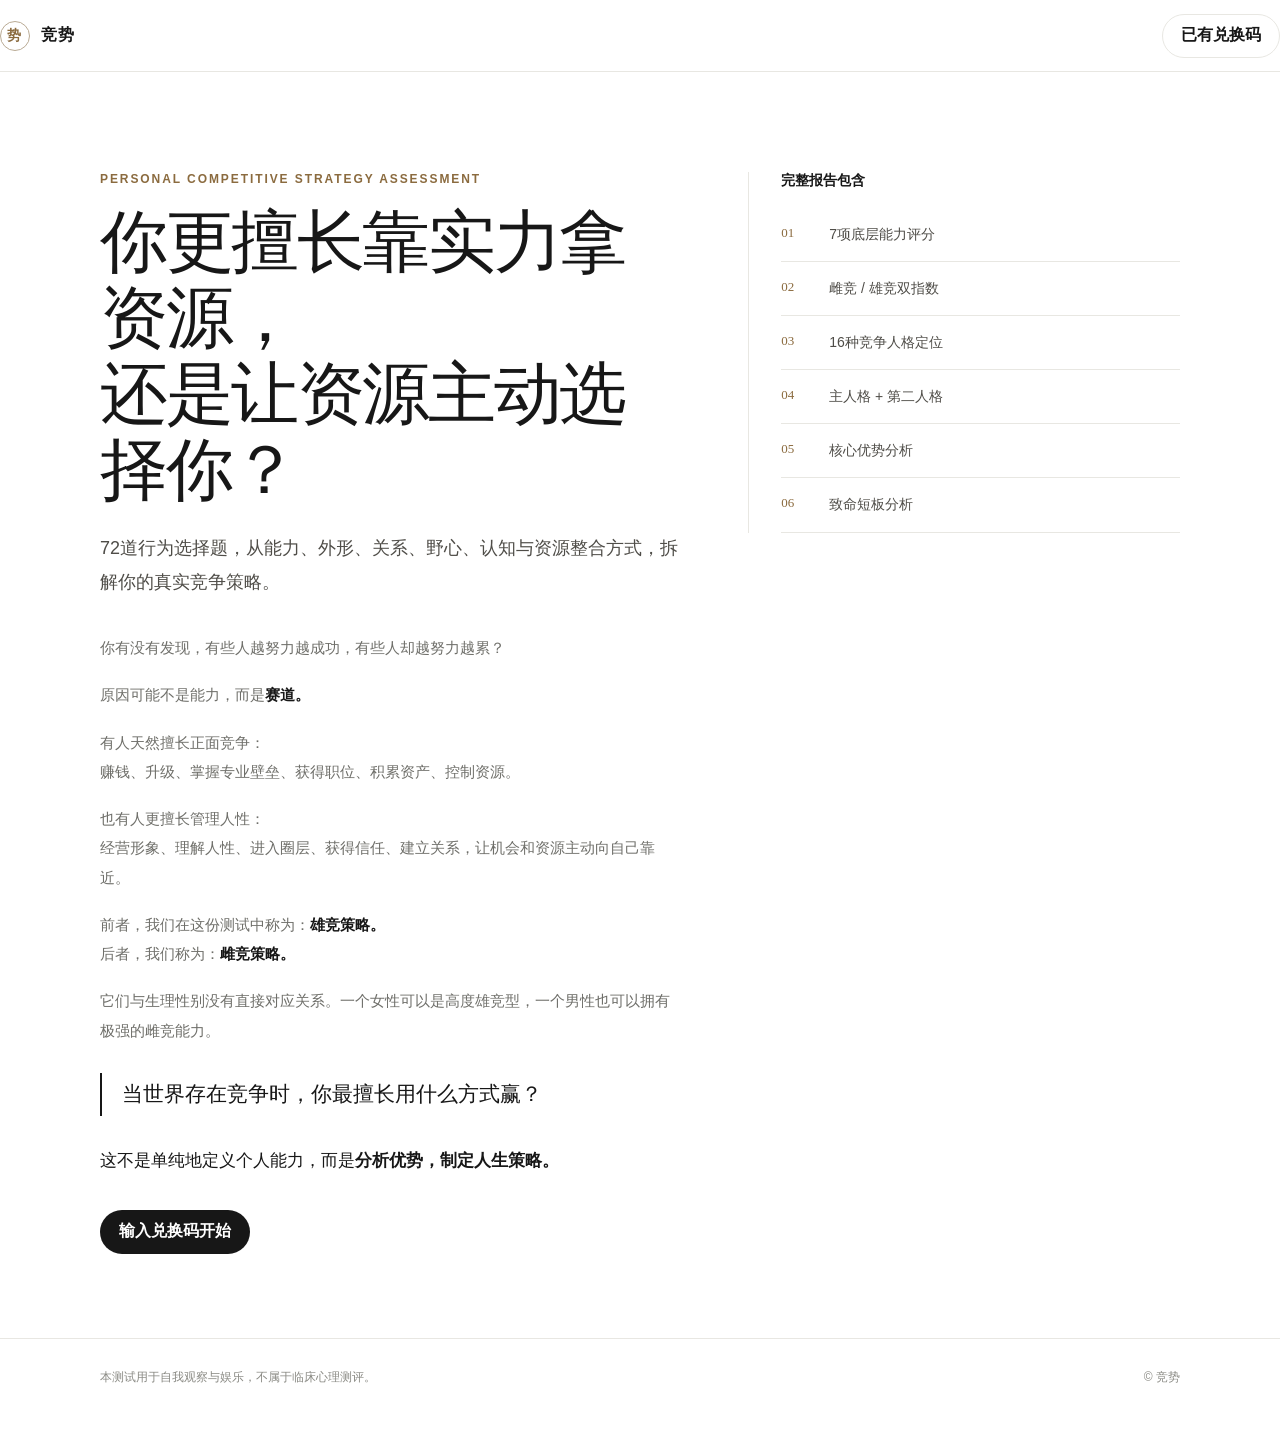
==== index.html @ 710f2061 "Add files via upload" ====
<!doctype html>
<html lang="zh-CN">
<head>
  <meta charset="utf-8">
  <meta name="viewport" content="width=device-width,initial-scale=1">
  <title>竞势｜个人竞争策略测试</title>
  <link rel="stylesheet" href="styles.css">
</head>
<body>
  <header class="site-header">
    <div class="container header-inner">
      <a class="brand" href="index.html"><span class="brand-mark">势</span>竞势</a>
      <div class="header-actions">
        <a class="btn btn-secondary" href="redeem.html">已有兑换码</a>
      </div>
    </div>
  </header>

  <main>
    <section class="hero">
      <div class="container hero-grid">
        <div>
          <div class="eyebrow">Personal competitive strategy assessment</div>
          <h1>你更擅长靠实力拿资源，<br>还是让资源主动选择你？</h1>
          <p class="hero-lead">72道行为选择题，从能力、外形、关系、野心、认知与资源整合方式，拆解你的真实竞争策略。</p>

          <div class="hero-story">
            <p>你有没有发现，有些人越努力越成功，有些人却越努力越累？</p>
            <p>原因可能不是能力，而是<strong>赛道。</strong></p>

            <p>有人天然擅长正面竞争：<br>赚钱、升级、掌握专业壁垒、获得职位、积累资产、控制资源。</p>

            <p>也有人更擅长管理人性：<br>经营形象、理解人性、进入圈层、获得信任、建立关系，让机会和资源主动向自己靠近。</p>

            <p>前者，我们在这份测试中称为：<strong>雄竞策略。</strong><br>后者，我们称为：<strong>雌竞策略。</strong></p>

            <p>它们与生理性别没有直接对应关系。一个女性可以是高度雄竞型，一个男性也可以拥有极强的雌竞能力。</p>

            <blockquote>当世界存在竞争时，你最擅长用什么方式赢？</blockquote>

            <p class="hero-conclusion">这不是单纯地定义个人能力，而是<strong>分析优势，制定人生策略。</strong></p>
          </div>

          <div class="hero-actions">
            <a class="btn btn-primary" href="redeem.html">输入兑换码开始</a>
          </div>
        </div>
        <aside class="hero-aside">
          <h3>完整报告包含</h3>
          <ol class="report-list">
            <li><span>7项底层能力评分</span></li>
            <li><span>雌竞 / 雄竞双指数</span></li>
            <li><span>16种竞争人格定位</span></li>
            <li><span>主人格 + 第二人格</span></li>
            <li><span>核心优势分析</span></li>
            <li><span>致命短板分析</span></li>
          </ol>
        </aside>
      </div>
    </section>


  </main>

  <footer class="footer"><div class="container footer-inner"><span>本测试用于自我观察与娱乐，不属于临床心理测评。</span><span>© 竞势</span></div></footer>
</body>
</html>
---- styles.css ----
:root {
  --bg: #ffffff;
  --surface: #ffffff;
  --surface-soft: #f7f7f5;
  --text: #171717;
  --muted: #6f6f6a;
  --line: #e8e7e2;
  --accent: #8b6b3f;
  --accent-soft: #f4efe6;
  --success: #375a43;
  --danger: #8f4b43;
  --radius: 18px;
  --shadow: 0 14px 40px rgba(0,0,0,.06);
  --ease: cubic-bezier(.2,.8,.2,1);
}
* { box-sizing: border-box; }
html { scroll-behavior: smooth; }
body {
  margin: 0;
  background: var(--bg);
  color: var(--text);
  font-family: Inter, ui-sans-serif, -apple-system, BlinkMacSystemFont, "Segoe UI", "PingFang SC", "Microsoft YaHei", sans-serif;
  -webkit-font-smoothing: antialiased;
}
a { color: inherit; text-decoration: none; }
button, input { font: inherit; }
button { cursor: pointer; }
.container { width: min(1080px, calc(100% - 40px)); margin: 0 auto; }
.narrow { width: min(760px, calc(100% - 32px)); margin: 0 auto; }
.site-header {
  min-height: 72px;
  border-bottom: 1px solid var(--line);
  display: flex;
  align-items: center;
  background: rgba(255,255,255,.96);
  position: sticky;
  top: 0;
  z-index: 20;
  backdrop-filter: blur(10px);
}
.header-inner { display: flex; align-items: center; justify-content: space-between; gap: 20px; width: 100%; }
.brand { display: flex; align-items: center; gap: 11px; font-weight: 720; letter-spacing: .08em; }
.brand-mark {
  width: 30px; height: 30px; border: 1px solid #b9aa94; border-radius: 50%; display: grid; place-items: center;
  font-family: "Songti SC", "STSong", serif; color: var(--accent); font-size: 14px;
}
.header-actions { display: flex; gap: 10px; align-items: center; }
.btn {
  min-height: 44px; border-radius: 999px; padding: 0 18px; border: 1px solid transparent; font-weight: 650;
  display: inline-flex; align-items: center; justify-content: center; gap: 8px; transition: .2s var(--ease);
}
.btn:hover { transform: translateY(-1px); }
.btn:active { transform: translateY(0) scale(.985); }
.btn-primary { background: #171717; color: #fff; }
.btn-primary:hover { background: #2a2a2a; }
.btn-secondary { background: #fff; border-color: var(--line); color: var(--text); }
.btn-accent { background: var(--accent); color: #fff; }
.btn-full { width: 100%; }
.text-link { color: var(--muted); font-size: 14px; }
.text-link:hover { color: var(--text); }
.hero { padding: 100px 0 84px; }
.hero-grid { display: grid; grid-template-columns: 1.15fr .85fr; gap: 64px; align-items: end; }
.eyebrow { font-size: 12px; letter-spacing: .16em; text-transform: uppercase; color: var(--accent); font-weight: 700; }
.hero h1, .page-title, .result-title {
  font-family: "Songti SC", "STSong", Georgia, serif;
  font-weight: 520;
  letter-spacing: -.035em;
}
.hero h1 { margin: 18px 0 22px; font-size: clamp(42px, 5.4vw, 68px); line-height: 1.12; max-width: 820px; }
.hero-lead { max-width: 760px; color: #4f4d48; font-size: 18px; line-height: 1.9; margin: 0 0 34px; }
.hero-story { max-width: 760px; color: var(--muted); font-size: 15px; line-height: 1.95; }
.hero-story p { margin: 0 0 18px; }
.hero-story strong { color: var(--text); font-weight: 700; }
.hero-story blockquote { margin: 28px 0; padding: 4px 0 4px 20px; border-left: 2px solid var(--text); color: var(--text); font-family: "Songti SC","STSong",serif; font-size: 21px; line-height: 1.7; font-weight: 520; }
.hero-story .hero-conclusion { margin: 28px 0 0; color: var(--text); font-size: 17px; }
.hero-actions { display: flex; gap: 12px; flex-wrap: wrap; margin-top: 32px; }
.hero-aside { border-left: 1px solid var(--line); padding-left: 32px; position: sticky; top: 108px; align-self: start; }
.hero-aside h3 { margin: 0 0 18px; font-size: 14px; }
.report-list { list-style: none; counter-reset: report; margin: 0; padding: 0; display: grid; }
.report-list li { counter-increment: report; display: grid; grid-template-columns: 34px 1fr; gap: 14px; align-items: start; padding: 15px 0; border-bottom: 1px solid var(--line); }
.report-list li::before { content: counter(report, decimal-leading-zero); color: var(--accent); font: 500 13px/1.6 Georgia, serif; }
.report-list span { color: #4f4d48; font-size: 14px; line-height: 1.65; }
.section { padding: 84px 0; border-top: 1px solid var(--line); }
.section-head { max-width: 720px; margin-bottom: 40px; }
.section h2 { font-family: "Songti SC","STSong",serif; font-size: clamp(32px, 4vw, 50px); font-weight: 520; margin: 10px 0 16px; letter-spacing: -.025em; }
.section p { color: var(--muted); line-height: 1.85; }
.feature-grid { display: grid; grid-template-columns: repeat(3,1fr); gap: 14px; }
.feature-card { border: 1px solid var(--line); border-radius: var(--radius); padding: 26px; background: var(--surface); }
.feature-card .num { color: var(--accent); font: 500 26px/1 Georgia, serif; }
.feature-card h3 { font-size: 16px; margin: 20px 0 10px; }
.feature-card p { margin: 0; font-size: 14px; }
.footer { border-top: 1px solid var(--line); padding: 30px 0 46px; color: #8a8a84; font-size: 12px; }
.footer-inner { display: flex; justify-content: space-between; gap: 20px; flex-wrap: wrap; }

/* Redeem */
.center-page { min-height: calc(100vh - 73px); display: grid; place-items: center; padding: 60px 0; }
.panel { border: 1px solid var(--line); border-radius: 22px; padding: 34px; background: #fff; box-shadow: var(--shadow); }
.redeem-panel { width: min(540px, 100%); }
.page-title { font-size: 42px; line-height: 1.15; margin: 12px 0 14px; }
.page-copy { color: var(--muted); line-height: 1.8; margin: 0; }
.field-label { display: block; font-size: 13px; font-weight: 650; margin: 28px 0 9px; }
.code-input { width: 100%; border: 1px solid #d8d7d1; border-radius: 14px; padding: 16px 17px; outline: none; text-transform: uppercase; letter-spacing: .12em; font-weight: 700; background: #fff; }
.code-input:focus { border-color: #a99373; box-shadow: 0 0 0 4px rgba(139,107,63,.08); }
.hint { color: #8a8a84; font-size: 12px; margin-top: 12px; line-height: 1.6; }
.hint code { color: var(--accent); }
.alert { margin-top: 14px; border-radius: 12px; padding: 12px 14px; font-size: 13px; display: none; }
.alert.show { display: block; }
.alert.error { background: #fbf1ef; color: var(--danger); border: 1px solid #efdcd8; }
.alert.success { background: #eff7f1; color: var(--success); border: 1px solid #d9e9dc; }

/* Quiz */
.quiz-header { min-height: 74px; display: flex; align-items: center; border-bottom: 1px solid var(--line); }
.quiz-header-inner { display: grid; grid-template-columns: auto 1fr auto; gap: 18px; align-items: center; width: 100%; }
.progress-track { height: 4px; background: #efeee9; border-radius: 999px; overflow: hidden; }
.progress-bar { height: 100%; width: 0; background: #171717; transition: width .35s var(--ease); }
.progress-count { color: var(--muted); font-size: 12px; min-width: 66px; text-align: right; }
.quiz-main { min-height: calc(100vh - 75px); display: flex; flex-direction: column; justify-content: center; padding: 54px 0 70px; }
.question-meta { color: var(--accent); font-size: 12px; font-weight: 700; letter-spacing: .08em; margin-bottom: 18px; }
.question-title { font-family: "Songti SC","STSong",serif; font-size: clamp(28px, 5vw, 44px); line-height: 1.5; font-weight: 520; margin: 0 0 30px; letter-spacing: -.02em; }
.answers { display: grid; gap: 10px; }
.answer {
  border: 1px solid var(--line); border-radius: 14px; background: #fff; min-height: 58px; padding: 14px 16px; color: var(--text);
  display: flex; align-items: center; gap: 13px; text-align: left; transition: .18s var(--ease);
}
.answer:hover { border-color: #c7c5bc; background: #fbfbfa; }
.answer.selected { border-color: #9d8b70; background: var(--accent-soft); }
.answer-dot { width: 20px; height: 20px; border: 1px solid #c8c7c1; border-radius: 50%; flex: 0 0 auto; display: grid; place-items: center; }
.answer.selected .answer-dot::after { content: ""; width: 8px; height: 8px; border-radius: 50%; background: var(--accent); animation: pop .18s var(--ease); }
@keyframes pop { from { transform: scale(0); opacity: 0; } }
.quiz-nav { display: flex; justify-content: space-between; align-items: center; margin-top: 24px; }
.quiz-nav button { border: 0; background: none; color: var(--muted); padding: 8px 0; }
.quiz-nav button:hover { color: var(--text); }
.q-enter { animation: qEnter .26s var(--ease); }
.q-exit { animation: qExit .14s ease forwards; }
@keyframes qEnter { from { opacity: 0; transform: translateX(12px); } to { opacity: 1; transform: none; } }
@keyframes qExit { to { opacity: 0; transform: translateX(-8px); } }

/* Result */
.result-wrap { padding: 66px 0 90px; }
.result-hero { display: grid; grid-template-columns: 1fr .75fr; gap: 40px; align-items: end; margin-bottom: 18px; }
.result-title { font-size: clamp(50px, 7vw, 78px); margin: 10px 0 16px; line-height: 1.05; }
.result-tagline { color: var(--muted); font-size: 17px; line-height: 1.85; max-width: 660px; }
.badges { display: flex; gap: 8px; flex-wrap: wrap; margin-top: 18px; }
.badge { border: 1px solid var(--line); border-radius: 999px; padding: 7px 11px; color: #66635d; font-size: 12px; }
.score-grid { display: grid; grid-template-columns: 1fr 1fr; gap: 10px; }
.score-card { border: 1px solid var(--line); border-radius: 18px; padding: 22px; }
.score-card span { display: block; color: var(--muted); font-size: 12px; }
.score-card strong { display: block; margin-top: 4px; font: 500 48px/1 Georgia, serif; }
.report-card { border: 1px solid var(--line); border-radius: 18px; padding: 26px; background: #fff; margin-top: 14px; }
.report-card h3 { font-size: 14px; margin: 0 0 14px; }
.report-card p { margin: 0; color: var(--muted); line-height: 1.85; }
.radar-layout { display: grid; grid-template-columns: 320px 1fr; gap: 34px; align-items: center; }
#radar { width: 100%; aspect-ratio: 1; }
.dimension-list { display: grid; gap: 12px; }
.dimension-row { display: grid; grid-template-columns: 86px 1fr 36px; gap: 12px; align-items: center; font-size: 13px; }
.dimension-row span { color: var(--muted); }
.meter { height: 6px; background: #f0efeb; border-radius: 999px; overflow: hidden; }
.meter i { display: block; height: 100%; width: 0; background: #171717; transition: width .8s var(--ease); }
.report-grid { display: grid; grid-template-columns: 1fr 1fr; gap: 14px; }
.report-card.full { grid-column: 1 / -1; }
.index-grid { display: grid; grid-template-columns: repeat(5,1fr); gap: 10px; }
.index-card { border: 1px solid var(--line); border-radius: 14px; padding: 16px; }
.index-card strong { font: 500 28px/1 Georgia, serif; display: block; }
.index-card span { color: var(--muted); font-size: 12px; margin-top: 4px; display: block; }
.share-card { border: 1px solid var(--line); border-radius: 18px; padding: 26px; margin-top: 14px; display: none; }
.share-card.show { display: block; }
.share-preview { width: min(420px,100%); aspect-ratio: 4/5; border: 1px solid var(--line); border-radius: 18px; margin: 18px auto; padding: 28px; display: flex; flex-direction: column; justify-content: space-between; background: #fff; }
.share-preview .share-type { font-family: "Songti SC","STSong",serif; font-size: 44px; }
.reveal { opacity: 0; transform: translateY(14px); transition: .55s var(--ease); }
.reveal.on { opacity: 1; transform: none; }

@media (max-width: 820px) {
  .container { width: min(100% - 28px,1080px); }
  .hero { padding: 68px 0 60px; }
  .hero-grid { grid-template-columns: 1fr; gap: 40px; }
  .hero-aside { border-left: 0; border-top: 1px solid var(--line); padding-left: 0; padding-top: 24px; position: static; }
  .feature-grid { grid-template-columns: 1fr; }
  .result-hero { grid-template-columns: 1fr; }
  .radar-layout { grid-template-columns: 1fr; }
  .report-grid { grid-template-columns: 1fr; }
  .report-card.full { grid-column: auto; }
  .index-grid { grid-template-columns: 1fr 1fr; }
  .site-header { position: static; }
}
@media (max-width: 520px) {
  .header-actions .text-link { display: none; }
  .hero h1 { font-size: 42px; }
  .hero-lead { font-size: 16px; }
  .hero-story { font-size: 14px; }
  .hero-story blockquote { font-size: 19px; }
  .meta { grid-template-columns: 1fr 1fr; }
  .panel { padding: 26px; }
  .score-grid { grid-template-columns: 1fr 1fr; }
  .quiz-header-inner { grid-template-columns: auto 1fr auto; }
}
@media (prefers-reduced-motion: reduce) {
  * { animation: none !important; transition: none !important; scroll-behavior: auto !important; }
}

/* Expanded result report */
.result-wrap { max-width: 1080px; }
.score-card small { display:block; margin-top:10px; color:#85837d; font-size:11px; line-height:1.55; }
.section-kicker { color: var(--accent); font-size: 11px; letter-spacing: .12em; font-weight: 750; margin-bottom: 12px; text-transform: uppercase; }
.report-card h2 { font-family:"Songti SC","STSong",serif; font-size: clamp(24px,3vw,34px); font-weight:520; line-height:1.35; margin:0 0 14px; letter-spacing:-.02em; }
.section-intro, .lead-copy { color:#68665f; line-height:1.9; font-size:15px; }
.personality-profile { padding: 34px; }
.profile-grid { display:grid; grid-template-columns: 1.05fr .95fr; gap:46px; align-items:start; }
.definition-list { margin:0; display:grid; gap:0; border-top:1px solid var(--line); }
.definition-list > div { padding:17px 0; border-bottom:1px solid var(--line); }
.definition-list dt { font-size:12px; color:#8a877f; margin-bottom:7px; }
.definition-list dd { margin:0; color:#33322f; font-size:14px; line-height:1.75; }
.secondary-layout { display:grid; grid-template-columns:.72fr 1.28fr; gap:42px; align-items:start; }
.sub-result-title { font-family:"Songti SC","STSong",serif; font-size:38px; font-weight:520; line-height:1.15; margin:0 0 12px; }
.secondary-layout h3 { margin:2px 0 10px; font-size:14px; }

.radar-layout { grid-template-columns: 330px 1fr; gap:48px; align-items:start; padding:34px; }
.dimension-list.detailed { gap:0; border-top:1px solid var(--line); margin-top:24px; }
.dimension-detail { padding:18px 0; border-bottom:1px solid var(--line); }
.dimension-head { display:flex; justify-content:space-between; align-items:flex-start; gap:18px; margin-bottom:9px; }
.dimension-head > div { display:flex; align-items:center; gap:9px; }
.dimension-head strong { font-size:14px; }
.dimension-head span { color:#8b887f; font-size:11px; border:1px solid var(--line); border-radius:999px; padding:3px 7px; }
.dimension-head b { font:500 25px/1 Georgia,serif; }
.dimension-detail p { font-size:13px; line-height:1.75; margin:10px 0 0; }
.dimension-detail .dimension-interpretation { color:#55534e; }
.dimension-detail .dimension-interpretation strong { color:#252522; }

.strategy-grid { display:grid; grid-template-columns:repeat(5,1fr); gap:10px; margin-top:24px; }
.strategy-card { border:1px solid var(--line); border-radius:14px; padding:18px; background:#fff; }
.strategy-head { display:flex; align-items:flex-start; justify-content:space-between; gap:10px; }
.strategy-head span { color:#2f2e2a; font-weight:650; font-size:13px; }
.strategy-head strong { font:500 30px/1 Georgia,serif; }
.strategy-band { color:var(--accent); font-size:11px; margin:10px 0 12px; }
.strategy-card p { font-size:12px; line-height:1.75; }

.long-report { padding:38px; }
.long-copy { max-width:860px; }
.long-copy p { color:#4f4d48; font-size:15px; line-height:2; margin:0 0 19px; }
.long-copy p:last-child { margin-bottom:0; }
.long-copy strong { color:#191918; font-weight:700; }

.career-map { margin-top:24px; }
.career-lead { padding:0 0 24px; border-bottom:1px solid var(--line); }
.career-lead h3, .career-grid h3 { font-size:12px; color:#77746d; letter-spacing:.04em; margin:0 0 9px; }
.career-lead p, .career-grid p { color:#4e4c47; line-height:1.85; font-size:14px; }
.career-grid { display:grid; grid-template-columns:1fr 1fr; }
.career-grid > div { padding:22px 24px 4px 0; border-bottom:1px solid var(--line); }
.career-grid > div:nth-child(even){ padding-left:24px; padding-right:0; border-left:1px solid var(--line); }
.career-grid ul { margin:0; padding-left:18px; color:#4e4c47; line-height:1.9; font-size:14px; }
.report-note { margin-top:22px !important; padding-top:18px; border-top:1px solid var(--line); color:#929087 !important; font-size:11px !important; }

.asset-list { margin-top:22px; border-top:1px solid var(--line); }
.asset-item { display:grid; grid-template-columns:58px 1fr; gap:22px; padding:24px 0; border-bottom:1px solid var(--line); }
.asset-number { color:var(--accent); font:500 20px/1.2 Georgia,serif; }
.asset-item h3 { font-family:"Songti SC","STSong",serif; font-size:23px; font-weight:520; margin:0 0 12px; }
.asset-item p { margin:7px 0; color:#5a5852; font-size:13px; line-height:1.8; }
.asset-item p strong { color:#292825; }

@media (max-width: 980px) {
  .strategy-grid { grid-template-columns:1fr 1fr; }
}
@media (max-width: 820px) {
  .profile-grid, .secondary-layout { grid-template-columns:1fr; gap:24px; }
  .radar-layout { grid-template-columns:1fr; gap:26px; }
  #radar { max-width:340px; margin:0 auto; }
  .career-grid { grid-template-columns:1fr; }
  .career-grid > div, .career-grid > div:nth-child(even) { padding:18px 0; border-left:0; }
}
@media (max-width: 560px) {
  .result-wrap { padding-top:42px; }
  .personality-profile, .radar-layout, .long-report, .report-card { padding:22px; }
  .strategy-grid { grid-template-columns:1fr; }
  .asset-item { grid-template-columns:42px 1fr; gap:10px; }
  .sub-result-title { font-size:31px; }
  .score-card small { display:none; }
}
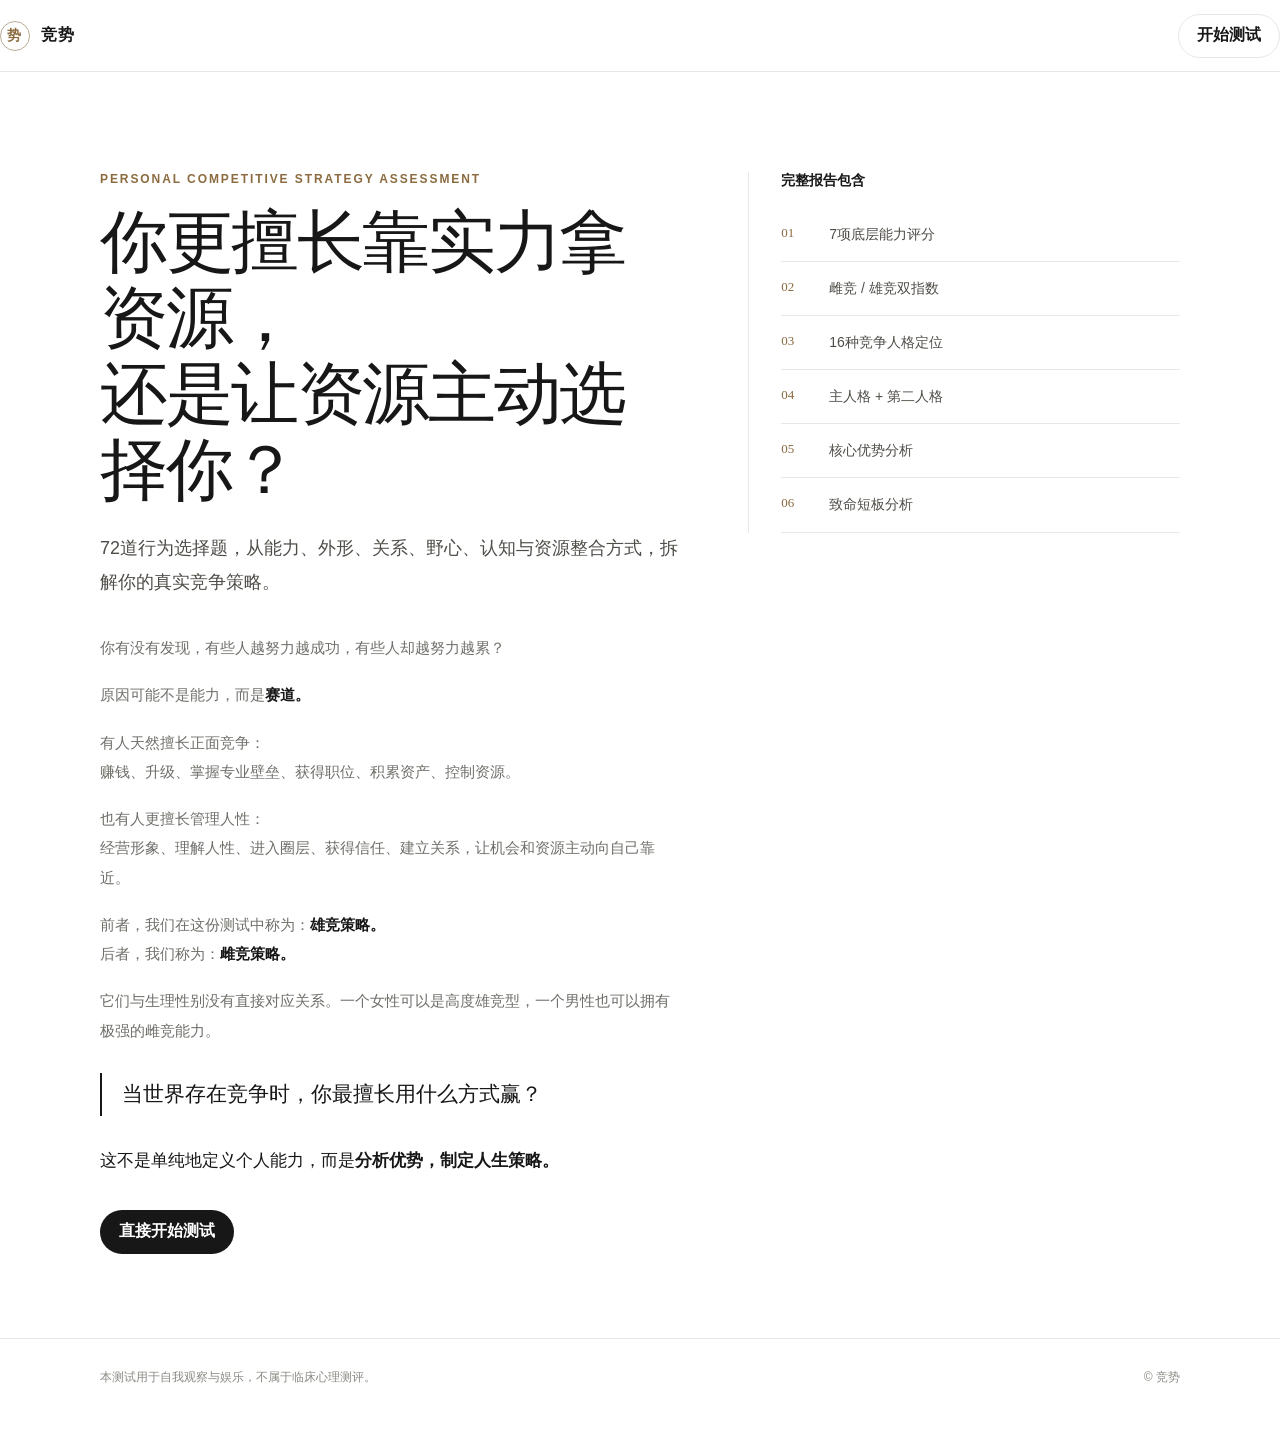
==== commit 2253c15e: "Add files via upload" ====
--- a/index.html
+++ b/index.html
@@ -11,7 +11,7 @@
     <div class="container header-inner">
       <a class="brand" href="index.html"><span class="brand-mark">势</span>竞势</a>
       <div class="header-actions">
-        <a class="btn btn-secondary" href="redeem.html">已有兑换码</a>
+        <a class="btn btn-secondary" href="quiz.html">开始测试</a>
       </div>
     </div>
   </header>
@@ -42,7 +42,7 @@
           </div>
 
           <div class="hero-actions">
-            <a class="btn btn-primary" href="redeem.html">输入兑换码开始</a>
+            <a class="btn btn-primary" href="quiz.html">直接开始测试</a>
           </div>
         </div>
         <aside class="hero-aside">
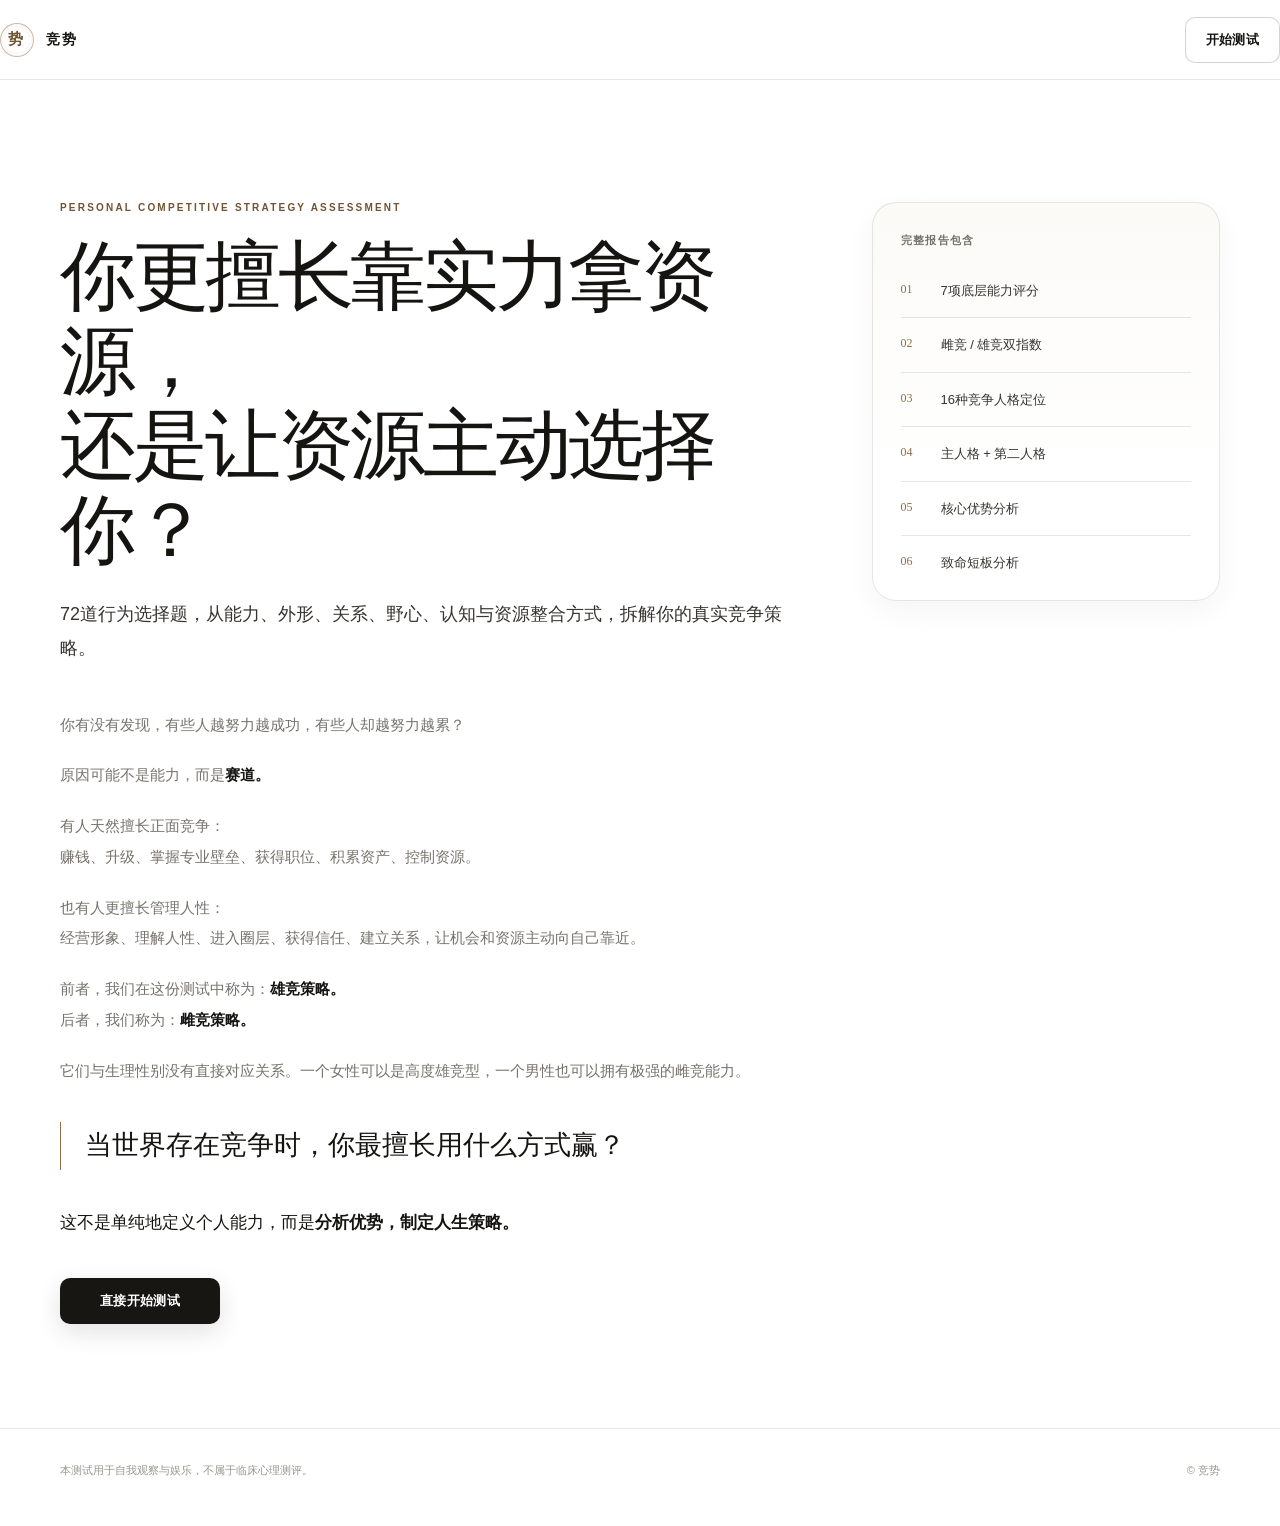
==== commit 76a63baa: "Add files via upload" ====
--- a/index.html
+++ b/index.html
@@ -4,7 +4,7 @@
   <meta charset="utf-8">
   <meta name="viewport" content="width=device-width,initial-scale=1">
   <title>竞势｜个人竞争策略测试</title>
-  <link rel="stylesheet" href="styles.css">
+  <link rel="stylesheet" href="styles.css?v=9">
 </head>
 <body>
   <header class="site-header">
--- a/styles.css
+++ b/styles.css
@@ -1,276 +1,558 @@
 :root {
   --bg: #ffffff;
   --surface: #ffffff;
-  --surface-soft: #f7f7f5;
-  --text: #171717;
-  --muted: #6f6f6a;
-  --line: #e8e7e2;
-  --accent: #8b6b3f;
-  --accent-soft: #f4efe6;
+  --surface-soft: #f8f7f3;
+  --surface-warm: #f4f0e8;
+  --text: #151411;
+  --text-soft: #37342f;
+  --muted: #77736c;
+  --muted-2: #9a968e;
+  --line: rgba(21, 20, 17, .10);
+  --line-strong: rgba(21, 20, 17, .18);
+  --accent: #8f7045;
+  --accent-deep: #6f5332;
+  --accent-soft: #f4eee4;
   --success: #375a43;
   --danger: #8f4b43;
-  --radius: 18px;
-  --shadow: 0 14px 40px rgba(0,0,0,.06);
-  --ease: cubic-bezier(.2,.8,.2,1);
-}
+  --radius-sm: 10px;
+  --radius: 16px;
+  --radius-lg: 24px;
+  --shadow-sm: 0 10px 30px rgba(31, 27, 21, .045);
+  --shadow: 0 24px 70px rgba(31, 27, 21, .065);
+  --ease: cubic-bezier(.22,.78,.22,1);
+  --serif: "Songti SC", "STSong", "Noto Serif CJK SC", "Source Han Serif SC", Georgia, serif;
+  --sans: Inter, ui-sans-serif, -apple-system, BlinkMacSystemFont, "Segoe UI", "PingFang SC", "Microsoft YaHei", sans-serif;
+}
+
 * { box-sizing: border-box; }
 html { scroll-behavior: smooth; }
 body {
   margin: 0;
   background: var(--bg);
   color: var(--text);
-  font-family: Inter, ui-sans-serif, -apple-system, BlinkMacSystemFont, "Segoe UI", "PingFang SC", "Microsoft YaHei", sans-serif;
+  font-family: var(--sans);
   -webkit-font-smoothing: antialiased;
-}
+  text-rendering: optimizeLegibility;
+  font-feature-settings: "kern" 1, "liga" 1;
+}
+::selection { background: var(--accent-soft); color: var(--text); }
 a { color: inherit; text-decoration: none; }
 button, input { font: inherit; }
 button { cursor: pointer; }
-.container { width: min(1080px, calc(100% - 40px)); margin: 0 auto; }
-.narrow { width: min(760px, calc(100% - 32px)); margin: 0 auto; }
+
+.container { width: min(1160px, calc(100% - 56px)); margin: 0 auto; }
+.narrow { width: min(820px, calc(100% - 40px)); margin: 0 auto; }
+
+/* Header */
 .site-header {
-  min-height: 72px;
+  min-height: 80px;
   border-bottom: 1px solid var(--line);
   display: flex;
   align-items: center;
-  background: rgba(255,255,255,.96);
+  background: rgba(255,255,255,.9);
   position: sticky;
   top: 0;
   z-index: 20;
-  backdrop-filter: blur(10px);
-}
-.header-inner { display: flex; align-items: center; justify-content: space-between; gap: 20px; width: 100%; }
-.brand { display: flex; align-items: center; gap: 11px; font-weight: 720; letter-spacing: .08em; }
+  backdrop-filter: blur(18px) saturate(1.15);
+  -webkit-backdrop-filter: blur(18px) saturate(1.15);
+}
+.header-inner { display: flex; align-items: center; justify-content: space-between; gap: 24px; width: 100%; }
+.brand {
+  display: inline-flex;
+  align-items: center;
+  gap: 12px;
+  font-size: 14px;
+  font-weight: 720;
+  letter-spacing: .17em;
+}
 .brand-mark {
-  width: 30px; height: 30px; border: 1px solid #b9aa94; border-radius: 50%; display: grid; place-items: center;
-  font-family: "Songti SC", "STSong", serif; color: var(--accent); font-size: 14px;
+  width: 34px;
+  height: 34px;
+  border: 1px solid rgba(143,112,69,.48);
+  border-radius: 50%;
+  display: grid;
+  place-items: center;
+  color: var(--accent-deep);
+  font-family: var(--serif);
+  font-size: 15px;
+  background: #fff;
+  box-shadow: inset 0 0 0 4px rgba(143,112,69,.035);
 }
 .header-actions { display: flex; gap: 10px; align-items: center; }
+
 .btn {
-  min-height: 44px; border-radius: 999px; padding: 0 18px; border: 1px solid transparent; font-weight: 650;
-  display: inline-flex; align-items: center; justify-content: center; gap: 8px; transition: .2s var(--ease);
+  min-height: 46px;
+  border-radius: 10px;
+  padding: 0 20px;
+  border: 1px solid transparent;
+  font-weight: 650;
+  font-size: 13px;
+  letter-spacing: .02em;
+  display: inline-flex;
+  align-items: center;
+  justify-content: center;
+  gap: 8px;
+  transition: transform .2s var(--ease), background .2s var(--ease), border-color .2s var(--ease), box-shadow .2s var(--ease);
 }
 .btn:hover { transform: translateY(-1px); }
 .btn:active { transform: translateY(0) scale(.985); }
-.btn-primary { background: #171717; color: #fff; }
-.btn-primary:hover { background: #2a2a2a; }
-.btn-secondary { background: #fff; border-color: var(--line); color: var(--text); }
+.btn-primary { background: #171612; color: #fff; box-shadow: 0 8px 24px rgba(17,16,13,.12); }
+.btn-primary:hover { background: #27251f; box-shadow: 0 10px 30px rgba(17,16,13,.16); }
+.btn-secondary { background: #fff; border-color: var(--line-strong); color: var(--text); }
+.btn-secondary:hover { border-color: rgba(21,20,17,.32); background: var(--surface-soft); }
 .btn-accent { background: var(--accent); color: #fff; }
 .btn-full { width: 100%; }
-.text-link { color: var(--muted); font-size: 14px; }
+.text-link { color: var(--muted); font-size: 13px; transition: color .18s ease; }
 .text-link:hover { color: var(--text); }
-.hero { padding: 100px 0 84px; }
-.hero-grid { display: grid; grid-template-columns: 1.15fr .85fr; gap: 64px; align-items: end; }
-.eyebrow { font-size: 12px; letter-spacing: .16em; text-transform: uppercase; color: var(--accent); font-weight: 700; }
+
+/* Home */
+.hero { padding: 122px 0 104px; }
+.hero-grid {
+  display: grid;
+  grid-template-columns: minmax(0, 1.35fr) minmax(260px, .65fr);
+  gap: 88px;
+  align-items: start;
+}
+.eyebrow {
+  font-size: 10px;
+  letter-spacing: .22em;
+  text-transform: uppercase;
+  color: var(--accent-deep);
+  font-weight: 760;
+}
 .hero h1, .page-title, .result-title {
-  font-family: "Songti SC", "STSong", Georgia, serif;
+  font-family: var(--serif);
   font-weight: 520;
+  letter-spacing: -.045em;
+}
+.hero h1 {
+  margin: 22px 0 24px;
+  font-size: clamp(46px, 5.9vw, 76px);
+  line-height: 1.12;
+  max-width: 900px;
+}
+.hero-lead {
+  max-width: 780px;
+  color: var(--text-soft);
+  font-size: 18px;
+  line-height: 1.9;
+  margin: 0 0 44px;
+}
+.hero-story {
+  max-width: 760px;
+  color: var(--muted);
+  font-size: 15px;
+  line-height: 2.05;
+}
+.hero-story p { margin: 0 0 20px; }
+.hero-story strong { color: var(--text); font-weight: 680; }
+.hero-story blockquote {
+  margin: 36px 0;
+  padding: 0 0 0 24px;
+  border-left: 1px solid var(--accent);
+  color: var(--text);
+  font-family: var(--serif);
+  font-size: clamp(21px, 2.4vw, 27px);
+  line-height: 1.75;
+  font-weight: 520;
+}
+.hero-story .hero-conclusion { margin: 34px 0 0; color: var(--text); font-size: 17px; }
+.hero-actions { display: flex; gap: 12px; flex-wrap: wrap; margin-top: 38px; }
+.hero-actions .btn-primary { min-width: 160px; }
+.hero-aside {
+  position: sticky;
+  top: 112px;
+  align-self: start;
+  padding: 30px 28px 10px;
+  border: 1px solid var(--line);
+  border-radius: var(--radius-lg);
+  background: linear-gradient(180deg, #fbfaf7 0%, #fff 70%);
+  box-shadow: var(--shadow-sm);
+}
+.hero-aside h3 {
+  margin: 0 0 16px;
+  font-size: 11px;
+  color: var(--muted);
+  letter-spacing: .12em;
+  text-transform: uppercase;
+  font-weight: 720;
+}
+.report-list { list-style: none; counter-reset: report; margin: 0; padding: 0; display: grid; }
+.report-list li {
+  counter-increment: report;
+  display: grid;
+  grid-template-columns: 28px 1fr;
+  gap: 12px;
+  align-items: start;
+  padding: 16px 0;
+  border-bottom: 1px solid var(--line);
+}
+.report-list li:last-child { border-bottom: 0; }
+.report-list li::before { content: counter(report, decimal-leading-zero); color: var(--accent); font: 500 12px/1.6 Georgia, serif; }
+.report-list span { color: var(--text-soft); font-size: 13px; line-height: 1.65; }
+
+.section { padding: 92px 0; border-top: 1px solid var(--line); }
+.section-head { max-width: 720px; margin-bottom: 44px; }
+.section h2 {
+  font-family: var(--serif);
+  font-size: clamp(32px, 4vw, 52px);
+  font-weight: 520;
+  margin: 12px 0 18px;
   letter-spacing: -.035em;
 }
-.hero h1 { margin: 18px 0 22px; font-size: clamp(42px, 5.4vw, 68px); line-height: 1.12; max-width: 820px; }
-.hero-lead { max-width: 760px; color: #4f4d48; font-size: 18px; line-height: 1.9; margin: 0 0 34px; }
-.hero-story { max-width: 760px; color: var(--muted); font-size: 15px; line-height: 1.95; }
-.hero-story p { margin: 0 0 18px; }
-.hero-story strong { color: var(--text); font-weight: 700; }
-.hero-story blockquote { margin: 28px 0; padding: 4px 0 4px 20px; border-left: 2px solid var(--text); color: var(--text); font-family: "Songti SC","STSong",serif; font-size: 21px; line-height: 1.7; font-weight: 520; }
-.hero-story .hero-conclusion { margin: 28px 0 0; color: var(--text); font-size: 17px; }
-.hero-actions { display: flex; gap: 12px; flex-wrap: wrap; margin-top: 32px; }
-.hero-aside { border-left: 1px solid var(--line); padding-left: 32px; position: sticky; top: 108px; align-self: start; }
-.hero-aside h3 { margin: 0 0 18px; font-size: 14px; }
-.report-list { list-style: none; counter-reset: report; margin: 0; padding: 0; display: grid; }
-.report-list li { counter-increment: report; display: grid; grid-template-columns: 34px 1fr; gap: 14px; align-items: start; padding: 15px 0; border-bottom: 1px solid var(--line); }
-.report-list li::before { content: counter(report, decimal-leading-zero); color: var(--accent); font: 500 13px/1.6 Georgia, serif; }
-.report-list span { color: #4f4d48; font-size: 14px; line-height: 1.65; }
-.section { padding: 84px 0; border-top: 1px solid var(--line); }
-.section-head { max-width: 720px; margin-bottom: 40px; }
-.section h2 { font-family: "Songti SC","STSong",serif; font-size: clamp(32px, 4vw, 50px); font-weight: 520; margin: 10px 0 16px; letter-spacing: -.025em; }
-.section p { color: var(--muted); line-height: 1.85; }
+.section p { color: var(--muted); line-height: 1.9; }
 .feature-grid { display: grid; grid-template-columns: repeat(3,1fr); gap: 14px; }
-.feature-card { border: 1px solid var(--line); border-radius: var(--radius); padding: 26px; background: var(--surface); }
+.feature-card {
+  border: 1px solid var(--line);
+  border-radius: var(--radius);
+  padding: 28px;
+  background: var(--surface);
+  transition: transform .22s var(--ease), box-shadow .22s var(--ease), border-color .22s var(--ease);
+}
+.feature-card:hover { transform: translateY(-2px); box-shadow: var(--shadow-sm); border-color: var(--line-strong); }
 .feature-card .num { color: var(--accent); font: 500 26px/1 Georgia, serif; }
-.feature-card h3 { font-size: 16px; margin: 20px 0 10px; }
+.feature-card h3 { font-size: 16px; margin: 22px 0 10px; }
 .feature-card p { margin: 0; font-size: 14px; }
-.footer { border-top: 1px solid var(--line); padding: 30px 0 46px; color: #8a8a84; font-size: 12px; }
+
+.footer { border-top: 1px solid var(--line); padding: 34px 0 48px; color: var(--muted-2); font-size: 11px; }
 .footer-inner { display: flex; justify-content: space-between; gap: 20px; flex-wrap: wrap; }
 
-/* Redeem */
-.center-page { min-height: calc(100vh - 73px); display: grid; place-items: center; padding: 60px 0; }
-.panel { border: 1px solid var(--line); border-radius: 22px; padding: 34px; background: #fff; box-shadow: var(--shadow); }
-.redeem-panel { width: min(540px, 100%); }
-.page-title { font-size: 42px; line-height: 1.15; margin: 12px 0 14px; }
-.page-copy { color: var(--muted); line-height: 1.8; margin: 0; }
-.field-label { display: block; font-size: 13px; font-weight: 650; margin: 28px 0 9px; }
-.code-input { width: 100%; border: 1px solid #d8d7d1; border-radius: 14px; padding: 16px 17px; outline: none; text-transform: uppercase; letter-spacing: .12em; font-weight: 700; background: #fff; }
-.code-input:focus { border-color: #a99373; box-shadow: 0 0 0 4px rgba(139,107,63,.08); }
-.hint { color: #8a8a84; font-size: 12px; margin-top: 12px; line-height: 1.6; }
-.hint code { color: var(--accent); }
-.alert { margin-top: 14px; border-radius: 12px; padding: 12px 14px; font-size: 13px; display: none; }
+/* Redeem / utility */
+.center-page { min-height: calc(100vh - 81px); display: grid; place-items: center; padding: 72px 0; }
+.panel {
+  border: 1px solid var(--line);
+  border-radius: var(--radius-lg);
+  padding: 38px;
+  background: #fff;
+  box-shadow: var(--shadow);
+}
+.redeem-panel { width: min(560px, 100%); }
+.page-title { font-size: 44px; line-height: 1.18; margin: 14px 0 16px; }
+.page-copy { color: var(--muted); line-height: 1.9; margin: 0; }
+.field-label { display: block; font-size: 12px; font-weight: 680; margin: 30px 0 9px; }
+.code-input {
+  width: 100%;
+  border: 1px solid var(--line-strong);
+  border-radius: 12px;
+  padding: 16px 17px;
+  outline: none;
+  text-transform: uppercase;
+  letter-spacing: .12em;
+  font-weight: 700;
+  background: #fff;
+  transition: border-color .18s ease, box-shadow .18s ease;
+}
+.code-input:focus { border-color: rgba(143,112,69,.65); box-shadow: 0 0 0 4px rgba(143,112,69,.08); }
+.hint { color: var(--muted-2); font-size: 12px; margin-top: 12px; line-height: 1.65; }
+.hint code { color: var(--accent-deep); }
+.alert { margin-top: 14px; border-radius: 10px; padding: 12px 14px; font-size: 13px; display: none; }
 .alert.show { display: block; }
 .alert.error { background: #fbf1ef; color: var(--danger); border: 1px solid #efdcd8; }
 .alert.success { background: #eff7f1; color: var(--success); border: 1px solid #d9e9dc; }
 
 /* Quiz */
-.quiz-header { min-height: 74px; display: flex; align-items: center; border-bottom: 1px solid var(--line); }
-.quiz-header-inner { display: grid; grid-template-columns: auto 1fr auto; gap: 18px; align-items: center; width: 100%; }
-.progress-track { height: 4px; background: #efeee9; border-radius: 999px; overflow: hidden; }
-.progress-bar { height: 100%; width: 0; background: #171717; transition: width .35s var(--ease); }
-.progress-count { color: var(--muted); font-size: 12px; min-width: 66px; text-align: right; }
-.quiz-main { min-height: calc(100vh - 75px); display: flex; flex-direction: column; justify-content: center; padding: 54px 0 70px; }
-.question-meta { color: var(--accent); font-size: 12px; font-weight: 700; letter-spacing: .08em; margin-bottom: 18px; }
-.question-title { font-family: "Songti SC","STSong",serif; font-size: clamp(28px, 5vw, 44px); line-height: 1.5; font-weight: 520; margin: 0 0 30px; letter-spacing: -.02em; }
-.answers { display: grid; gap: 10px; }
+.quiz-header {
+  min-height: 80px;
+  display: flex;
+  align-items: center;
+  border-bottom: 1px solid var(--line);
+  background: rgba(255,255,255,.92);
+  position: sticky;
+  top: 0;
+  z-index: 20;
+  backdrop-filter: blur(16px);
+  -webkit-backdrop-filter: blur(16px);
+}
+.quiz-header-inner { display: grid; grid-template-columns: auto 1fr auto; gap: 22px; align-items: center; width: 100%; }
+.progress-track { height: 2px; background: #eceae4; border-radius: 999px; overflow: hidden; }
+.progress-bar { height: 100%; width: 0; background: var(--accent-deep); transition: width .38s var(--ease); }
+.progress-count { color: var(--muted-2); font: 500 11px/1 Georgia, serif; min-width: 72px; text-align: right; letter-spacing: .06em; }
+.quiz-main {
+  min-height: calc(100vh - 81px);
+  display: flex;
+  flex-direction: column;
+  justify-content: center;
+  padding: 72px 0 92px;
+}
+#questionBox { width: 100%; }
+.question-meta {
+  color: var(--accent-deep);
+  font-size: 10px;
+  font-weight: 760;
+  letter-spacing: .16em;
+  text-transform: uppercase;
+  margin-bottom: 20px;
+}
+.question-title {
+  font-family: var(--serif);
+  font-size: clamp(30px, 4.8vw, 46px);
+  line-height: 1.52;
+  font-weight: 520;
+  margin: 0 0 36px;
+  letter-spacing: -.03em;
+  max-width: 790px;
+}
+.answers { display: grid; gap: 11px; }
 .answer {
-  border: 1px solid var(--line); border-radius: 14px; background: #fff; min-height: 58px; padding: 14px 16px; color: var(--text);
-  display: flex; align-items: center; gap: 13px; text-align: left; transition: .18s var(--ease);
-}
-.answer:hover { border-color: #c7c5bc; background: #fbfbfa; }
-.answer.selected { border-color: #9d8b70; background: var(--accent-soft); }
-.answer-dot { width: 20px; height: 20px; border: 1px solid #c8c7c1; border-radius: 50%; flex: 0 0 auto; display: grid; place-items: center; }
-.answer.selected .answer-dot::after { content: ""; width: 8px; height: 8px; border-radius: 50%; background: var(--accent); animation: pop .18s var(--ease); }
+  border: 1px solid var(--line);
+  border-radius: 13px;
+  background: #fff;
+  min-height: 64px;
+  padding: 16px 18px;
+  color: var(--text-soft);
+  display: flex;
+  align-items: center;
+  gap: 14px;
+  text-align: left;
+  line-height: 1.65;
+  transition: transform .18s var(--ease), border-color .18s var(--ease), background .18s var(--ease), box-shadow .18s var(--ease);
+}
+.answer:hover { border-color: rgba(21,20,17,.25); background: #fcfbf8; transform: translateY(-1px); box-shadow: 0 8px 24px rgba(31,27,21,.035); }
+.answer.selected { border-color: rgba(143,112,69,.58); background: var(--accent-soft); color: var(--text); }
+.answer-dot {
+  width: 21px;
+  height: 21px;
+  border: 1px solid rgba(21,20,17,.23);
+  border-radius: 50%;
+  flex: 0 0 auto;
+  display: grid;
+  place-items: center;
+  background: #fff;
+}
+.answer.selected .answer-dot { border-color: var(--accent); }
+.answer.selected .answer-dot::after { content: ""; width: 7px; height: 7px; border-radius: 50%; background: var(--accent-deep); animation: pop .18s var(--ease); }
 @keyframes pop { from { transform: scale(0); opacity: 0; } }
-.quiz-nav { display: flex; justify-content: space-between; align-items: center; margin-top: 24px; }
-.quiz-nav button { border: 0; background: none; color: var(--muted); padding: 8px 0; }
+.quiz-nav { display: flex; justify-content: space-between; align-items: center; margin-top: 30px; padding-top: 18px; border-top: 1px solid var(--line); }
+.quiz-nav button { border: 0; background: none; color: var(--muted); padding: 8px 0; font-size: 12px; }
 .quiz-nav button:hover { color: var(--text); }
-.q-enter { animation: qEnter .26s var(--ease); }
+.q-enter { animation: qEnter .28s var(--ease); }
 .q-exit { animation: qExit .14s ease forwards; }
-@keyframes qEnter { from { opacity: 0; transform: translateX(12px); } to { opacity: 1; transform: none; } }
-@keyframes qExit { to { opacity: 0; transform: translateX(-8px); } }
+@keyframes qEnter { from { opacity: 0; transform: translateY(8px); } to { opacity: 1; transform: none; } }
+@keyframes qExit { to { opacity: 0; transform: translateY(-5px); } }
 
 /* Result */
-.result-wrap { padding: 66px 0 90px; }
-.result-hero { display: grid; grid-template-columns: 1fr .75fr; gap: 40px; align-items: end; margin-bottom: 18px; }
-.result-title { font-size: clamp(50px, 7vw, 78px); margin: 10px 0 16px; line-height: 1.05; }
-.result-tagline { color: var(--muted); font-size: 17px; line-height: 1.85; max-width: 660px; }
-.badges { display: flex; gap: 8px; flex-wrap: wrap; margin-top: 18px; }
-.badge { border: 1px solid var(--line); border-radius: 999px; padding: 7px 11px; color: #66635d; font-size: 12px; }
-.score-grid { display: grid; grid-template-columns: 1fr 1fr; gap: 10px; }
-.score-card { border: 1px solid var(--line); border-radius: 18px; padding: 22px; }
-.score-card span { display: block; color: var(--muted); font-size: 12px; }
-.score-card strong { display: block; margin-top: 4px; font: 500 48px/1 Georgia, serif; }
-.report-card { border: 1px solid var(--line); border-radius: 18px; padding: 26px; background: #fff; margin-top: 14px; }
-.report-card h3 { font-size: 14px; margin: 0 0 14px; }
-.report-card p { margin: 0; color: var(--muted); line-height: 1.85; }
-.radar-layout { display: grid; grid-template-columns: 320px 1fr; gap: 34px; align-items: center; }
+.result-wrap { padding: 84px 0 108px; max-width: 1160px; }
+.result-hero {
+  display: grid;
+  grid-template-columns: minmax(0, 1.15fr) minmax(330px, .85fr);
+  gap: 64px;
+  align-items: end;
+  margin-bottom: 30px;
+  padding-bottom: 42px;
+  border-bottom: 1px solid var(--line);
+}
+.result-title { font-size: clamp(52px, 7vw, 84px); margin: 12px 0 18px; line-height: 1.02; }
+.result-tagline { color: var(--text-soft); font-size: 17px; line-height: 1.9; max-width: 680px; }
+.badges { display: flex; gap: 8px; flex-wrap: wrap; margin-top: 20px; }
+.badge {
+  border: 1px solid var(--line);
+  border-radius: 999px;
+  padding: 7px 11px;
+  color: var(--muted);
+  background: #fff;
+  font-size: 11px;
+  letter-spacing: .01em;
+}
+.score-grid { display: grid; grid-template-columns: 1fr 1fr; gap: 12px; }
+.score-card {
+  border: 1px solid var(--line);
+  border-radius: var(--radius);
+  padding: 24px;
+  background: var(--surface-soft);
+  min-height: 174px;
+}
+.score-card span { display: block; color: var(--muted); font-size: 11px; letter-spacing: .05em; }
+.score-card strong { display: block; margin-top: 10px; color: var(--accent-deep); font: 500 52px/1 Georgia, serif; }
+.score-card small { display: block; margin-top: 13px; color: var(--muted-2); font-size: 10px; line-height: 1.65; }
+
+.report-card {
+  border: 1px solid var(--line);
+  border-radius: var(--radius-lg);
+  padding: 34px;
+  background: #fff;
+  margin-top: 16px;
+  box-shadow: 0 14px 42px rgba(31,27,21,.025);
+}
+.report-card h3 { font-size: 13px; margin: 0 0 14px; }
+.report-card p { margin: 0; color: var(--muted); line-height: 1.88; }
+.report-card h2 {
+  font-family: var(--serif);
+  font-size: clamp(25px, 3vw, 36px);
+  font-weight: 520;
+  line-height: 1.36;
+  margin: 0 0 16px;
+  letter-spacing: -.03em;
+}
+.section-kicker {
+  color: var(--accent-deep);
+  font-size: 10px;
+  letter-spacing: .18em;
+  font-weight: 760;
+  margin-bottom: 14px;
+  text-transform: uppercase;
+}
+.section-intro, .lead-copy { color: #666159; line-height: 1.9; font-size: 14px; }
+
+.personality-profile { padding: 40px; }
+.profile-grid { display: grid; grid-template-columns: 1.05fr .95fr; gap: 56px; align-items: start; }
+.definition-list { margin: 0; display: grid; gap: 0; border-top: 1px solid var(--line); }
+.definition-list > div { padding: 18px 0; border-bottom: 1px solid var(--line); }
+.definition-list dt { font-size: 10px; color: var(--muted-2); letter-spacing: .05em; margin-bottom: 8px; }
+.definition-list dd { margin: 0; color: var(--text-soft); font-size: 13px; line-height: 1.8; }
+.secondary-layout { display: grid; grid-template-columns: .72fr 1.28fr; gap: 54px; align-items: start; }
+.sub-result-title { font-family: var(--serif); font-size: 40px; font-weight: 520; line-height: 1.15; margin: 0 0 13px; letter-spacing: -.025em; }
+.secondary-layout h3 { margin: 2px 0 10px; font-size: 12px; color: var(--muted); letter-spacing: .04em; }
+
+.radar-layout { display: grid; grid-template-columns: 340px 1fr; gap: 56px; align-items: start; padding: 40px; }
 #radar { width: 100%; aspect-ratio: 1; }
 .dimension-list { display: grid; gap: 12px; }
+.dimension-list.detailed { gap: 0; border-top: 1px solid var(--line); margin-top: 26px; }
+.dimension-detail { padding: 19px 0; border-bottom: 1px solid var(--line); }
+.dimension-head { display: flex; justify-content: space-between; align-items: flex-start; gap: 18px; margin-bottom: 10px; }
+.dimension-head > div { display: flex; align-items: center; gap: 9px; }
+.dimension-head strong { font-size: 13px; }
+.dimension-head span { color: var(--muted); font-size: 10px; border: 1px solid var(--line); border-radius: 999px; padding: 3px 7px; }
+.dimension-head b { color: var(--accent-deep); font: 500 26px/1 Georgia, serif; }
+.dimension-detail p { font-size: 12px; line-height: 1.8; margin: 10px 0 0; }
+.dimension-detail .dimension-interpretation { color: #56524c; }
+.dimension-detail .dimension-interpretation strong { color: var(--text); }
 .dimension-row { display: grid; grid-template-columns: 86px 1fr 36px; gap: 12px; align-items: center; font-size: 13px; }
 .dimension-row span { color: var(--muted); }
-.meter { height: 6px; background: #f0efeb; border-radius: 999px; overflow: hidden; }
-.meter i { display: block; height: 100%; width: 0; background: #171717; transition: width .8s var(--ease); }
+.meter { height: 4px; background: #efede7; border-radius: 999px; overflow: hidden; }
+.meter i { display: block; height: 100%; width: 0; background: var(--accent-deep); transition: width .8s var(--ease); }
+
+.strategy-grid { display: grid; grid-template-columns: repeat(5,1fr); gap: 11px; margin-top: 28px; }
+.strategy-card {
+  border: 1px solid var(--line);
+  border-radius: 14px;
+  padding: 20px;
+  background: var(--surface-soft);
+  min-height: 190px;
+  transition: transform .2s var(--ease), border-color .2s var(--ease), background .2s var(--ease);
+}
+.strategy-card:hover { transform: translateY(-2px); border-color: var(--line-strong); background: #fff; }
+.strategy-head { display: flex; align-items: flex-start; justify-content: space-between; gap: 10px; }
+.strategy-head span { color: var(--text-soft); font-weight: 680; font-size: 12px; }
+.strategy-head strong { color: var(--accent-deep); font: 500 31px/1 Georgia, serif; }
+.strategy-band { color: var(--accent-deep); font-size: 10px; margin: 12px 0 13px; }
+.strategy-card p { font-size: 11px; line-height: 1.8; }
+
+.long-report { padding: 42px; background: #fdfcf9; }
+.long-copy { max-width: 880px; }
+.long-copy p { color: #504c46; font-size: 14px; line-height: 1.95; margin: 0 0 17px; }
+.long-copy p:last-child { margin-bottom: 0; }
+.long-copy strong { color: var(--text); font-weight: 700; }
+
+.career-map { margin-top: 26px; }
+.career-lead { padding: 0 0 24px; border-bottom: 1px solid var(--line); }
+.career-lead h3, .career-grid h3 { font-size: 10px; color: var(--muted-2); letter-spacing: .08em; margin: 0 0 10px; text-transform: uppercase; }
+.career-lead p, .career-grid p { color: #4e4a44; line-height: 1.85; font-size: 13px; }
+.career-grid { display: grid; grid-template-columns: 1fr 1fr; }
+.career-grid > div { padding: 24px 28px 6px 0; border-bottom: 1px solid var(--line); }
+.career-grid > div:nth-child(even) { padding-left: 28px; padding-right: 0; border-left: 1px solid var(--line); }
+.career-grid ul { margin: 0; padding-left: 18px; color: #4e4a44; line-height: 1.9; font-size: 13px; }
+.report-note { margin-top: 24px !important; padding-top: 18px; border-top: 1px solid var(--line); color: var(--muted-2) !important; font-size: 10px !important; }
+
+.asset-list { margin-top: 24px; border-top: 1px solid var(--line); }
+.asset-item { display: grid; grid-template-columns: 64px 1fr; gap: 24px; padding: 26px 0; border-bottom: 1px solid var(--line); }
+.asset-number { color: var(--accent); font: 500 18px/1.2 Georgia, serif; padding-top: 4px; }
+.asset-item h3 { font-family: var(--serif); font-size: 24px; font-weight: 520; margin: 0 0 10px; letter-spacing: -.02em; }
+.asset-item p { margin: 7px 0; color: #59554f; font-size: 12px; line-height: 1.85; }
+.asset-item p strong { color: var(--text); }
+
 .report-grid { display: grid; grid-template-columns: 1fr 1fr; gap: 14px; }
 .report-card.full { grid-column: 1 / -1; }
 .index-grid { display: grid; grid-template-columns: repeat(5,1fr); gap: 10px; }
 .index-card { border: 1px solid var(--line); border-radius: 14px; padding: 16px; }
 .index-card strong { font: 500 28px/1 Georgia, serif; display: block; }
 .index-card span { color: var(--muted); font-size: 12px; margin-top: 4px; display: block; }
-.share-card { border: 1px solid var(--line); border-radius: 18px; padding: 26px; margin-top: 14px; display: none; }
+
+.share-card { border: 1px solid var(--line); border-radius: var(--radius-lg); padding: 34px; margin-top: 16px; display: none; background: #fff; }
 .share-card.show { display: block; }
-.share-preview { width: min(420px,100%); aspect-ratio: 4/5; border: 1px solid var(--line); border-radius: 18px; margin: 18px auto; padding: 28px; display: flex; flex-direction: column; justify-content: space-between; background: #fff; }
-.share-preview .share-type { font-family: "Songti SC","STSong",serif; font-size: 44px; }
-.reveal { opacity: 0; transform: translateY(14px); transition: .55s var(--ease); }
+.share-preview {
+  width: min(420px,100%);
+  aspect-ratio: 4/5;
+  border: 1px solid var(--line);
+  border-radius: 18px;
+  margin: 22px auto;
+  padding: 30px;
+  display: flex;
+  flex-direction: column;
+  justify-content: space-between;
+  background: linear-gradient(180deg, #fbfaf7, #fff);
+  box-shadow: var(--shadow-sm);
+}
+.share-preview .share-type { font-family: var(--serif); font-size: 46px; letter-spacing: -.03em; }
+.reveal { opacity: 0; transform: translateY(12px); transition: .58s var(--ease); }
 .reveal.on { opacity: 1; transform: none; }
 
-@media (max-width: 820px) {
-  .container { width: min(100% - 28px,1080px); }
-  .hero { padding: 68px 0 60px; }
-  .hero-grid { grid-template-columns: 1fr; gap: 40px; }
-  .hero-aside { border-left: 0; border-top: 1px solid var(--line); padding-left: 0; padding-top: 24px; position: static; }
+/* Responsive */
+@media (max-width: 1040px) {
+  .hero-grid { gap: 56px; }
+  .strategy-grid { grid-template-columns: repeat(3,1fr); }
+  .result-hero { gap: 40px; }
+}
+
+@media (max-width: 840px) {
+  .container { width: min(100% - 32px,1160px); }
+  .narrow { width: min(100% - 30px,820px); }
+  .site-header { min-height: 72px; position: static; }
+  .hero { padding: 76px 0 68px; }
+  .hero-grid { grid-template-columns: 1fr; gap: 48px; }
+  .hero-aside { position: static; padding: 26px 24px 8px; }
   .feature-grid { grid-template-columns: 1fr; }
-  .result-hero { grid-template-columns: 1fr; }
-  .radar-layout { grid-template-columns: 1fr; }
+  .result-wrap { padding: 58px 0 82px; }
+  .result-hero { grid-template-columns: 1fr; gap: 30px; padding-bottom: 34px; }
+  .profile-grid, .secondary-layout { grid-template-columns: 1fr; gap: 30px; }
+  .radar-layout { grid-template-columns: 1fr; gap: 30px; }
+  #radar { max-width: 350px; margin: 0 auto; }
   .report-grid { grid-template-columns: 1fr; }
   .report-card.full { grid-column: auto; }
+  .career-grid { grid-template-columns: 1fr; }
+  .career-grid > div, .career-grid > div:nth-child(even) { padding: 20px 0; border-left: 0; }
   .index-grid { grid-template-columns: 1fr 1fr; }
-  .site-header { position: static; }
-}
-@media (max-width: 520px) {
-  .header-actions .text-link { display: none; }
-  .hero h1 { font-size: 42px; }
-  .hero-lead { font-size: 16px; }
-  .hero-story { font-size: 14px; }
-  .hero-story blockquote { font-size: 19px; }
-  .meta { grid-template-columns: 1fr 1fr; }
-  .panel { padding: 26px; }
-  .score-grid { grid-template-columns: 1fr 1fr; }
-  .quiz-header-inner { grid-template-columns: auto 1fr auto; }
-}
+}
+
+@media (max-width: 580px) {
+  .container { width: min(100% - 24px,1160px); }
+  .narrow { width: min(100% - 24px,820px); }
+  .brand { letter-spacing: .12em; }
+  .brand-mark { width: 31px; height: 31px; }
+  .header-actions .btn { min-height: 40px; padding: 0 14px; font-size: 12px; }
+  .hero { padding: 58px 0 54px; }
+  .hero h1 { font-size: 42px; line-height: 1.16; }
+  .hero h1 br { display: none; }
+  .hero-lead { font-size: 16px; line-height: 1.85; margin-bottom: 34px; }
+  .hero-story { font-size: 14px; line-height: 1.95; }
+  .hero-story blockquote { font-size: 20px; padding-left: 18px; margin: 30px 0; }
+  .hero-actions .btn { width: 100%; }
+  .panel { padding: 28px; }
+  .page-title { font-size: 38px; }
+
+  .quiz-header { min-height: 68px; }
+  .quiz-header-inner { gap: 14px; }
+  .progress-count { min-width: 60px; font-size: 10px; }
+  .quiz-main { min-height: calc(100vh - 69px); padding: 48px 0 66px; }
+  .question-meta { margin-bottom: 16px; }
+  .question-title { font-size: 29px; line-height: 1.5; margin-bottom: 28px; }
+  .answer { min-height: 60px; padding: 14px 15px; font-size: 14px; }
+  .quiz-nav { margin-top: 24px; }
+
+  .result-wrap { padding-top: 44px; }
+  .result-title { font-size: 52px; }
+  .result-tagline { font-size: 15px; }
+  .score-grid { grid-template-columns: 1fr 1fr; gap: 8px; }
+  .score-card { padding: 18px 16px; min-height: 132px; }
+  .score-card strong { font-size: 42px; }
+  .score-card small { display: none; }
+  .personality-profile, .radar-layout, .long-report, .report-card { padding: 24px; border-radius: 18px; }
+  .sub-result-title { font-size: 32px; }
+  .strategy-grid { grid-template-columns: 1fr; }
+  .strategy-card { min-height: auto; }
+  .asset-item { grid-template-columns: 42px 1fr; gap: 12px; }
+  .asset-item h3 { font-size: 21px; }
+}
+
 @media (prefers-reduced-motion: reduce) {
   * { animation: none !important; transition: none !important; scroll-behavior: auto !important; }
 }
-
-/* Expanded result report */
-.result-wrap { max-width: 1080px; }
-.score-card small { display:block; margin-top:10px; color:#85837d; font-size:11px; line-height:1.55; }
-.section-kicker { color: var(--accent); font-size: 11px; letter-spacing: .12em; font-weight: 750; margin-bottom: 12px; text-transform: uppercase; }
-.report-card h2 { font-family:"Songti SC","STSong",serif; font-size: clamp(24px,3vw,34px); font-weight:520; line-height:1.35; margin:0 0 14px; letter-spacing:-.02em; }
-.section-intro, .lead-copy { color:#68665f; line-height:1.9; font-size:15px; }
-.personality-profile { padding: 34px; }
-.profile-grid { display:grid; grid-template-columns: 1.05fr .95fr; gap:46px; align-items:start; }
-.definition-list { margin:0; display:grid; gap:0; border-top:1px solid var(--line); }
-.definition-list > div { padding:17px 0; border-bottom:1px solid var(--line); }
-.definition-list dt { font-size:12px; color:#8a877f; margin-bottom:7px; }
-.definition-list dd { margin:0; color:#33322f; font-size:14px; line-height:1.75; }
-.secondary-layout { display:grid; grid-template-columns:.72fr 1.28fr; gap:42px; align-items:start; }
-.sub-result-title { font-family:"Songti SC","STSong",serif; font-size:38px; font-weight:520; line-height:1.15; margin:0 0 12px; }
-.secondary-layout h3 { margin:2px 0 10px; font-size:14px; }
-
-.radar-layout { grid-template-columns: 330px 1fr; gap:48px; align-items:start; padding:34px; }
-.dimension-list.detailed { gap:0; border-top:1px solid var(--line); margin-top:24px; }
-.dimension-detail { padding:18px 0; border-bottom:1px solid var(--line); }
-.dimension-head { display:flex; justify-content:space-between; align-items:flex-start; gap:18px; margin-bottom:9px; }
-.dimension-head > div { display:flex; align-items:center; gap:9px; }
-.dimension-head strong { font-size:14px; }
-.dimension-head span { color:#8b887f; font-size:11px; border:1px solid var(--line); border-radius:999px; padding:3px 7px; }
-.dimension-head b { font:500 25px/1 Georgia,serif; }
-.dimension-detail p { font-size:13px; line-height:1.75; margin:10px 0 0; }
-.dimension-detail .dimension-interpretation { color:#55534e; }
-.dimension-detail .dimension-interpretation strong { color:#252522; }
-
-.strategy-grid { display:grid; grid-template-columns:repeat(5,1fr); gap:10px; margin-top:24px; }
-.strategy-card { border:1px solid var(--line); border-radius:14px; padding:18px; background:#fff; }
-.strategy-head { display:flex; align-items:flex-start; justify-content:space-between; gap:10px; }
-.strategy-head span { color:#2f2e2a; font-weight:650; font-size:13px; }
-.strategy-head strong { font:500 30px/1 Georgia,serif; }
-.strategy-band { color:var(--accent); font-size:11px; margin:10px 0 12px; }
-.strategy-card p { font-size:12px; line-height:1.75; }
-
-.long-report { padding:38px; }
-.long-copy { max-width:860px; }
-.long-copy p { color:#4f4d48; font-size:15px; line-height:2; margin:0 0 19px; }
-.long-copy p:last-child { margin-bottom:0; }
-.long-copy strong { color:#191918; font-weight:700; }
-
-.career-map { margin-top:24px; }
-.career-lead { padding:0 0 24px; border-bottom:1px solid var(--line); }
-.career-lead h3, .career-grid h3 { font-size:12px; color:#77746d; letter-spacing:.04em; margin:0 0 9px; }
-.career-lead p, .career-grid p { color:#4e4c47; line-height:1.85; font-size:14px; }
-.career-grid { display:grid; grid-template-columns:1fr 1fr; }
-.career-grid > div { padding:22px 24px 4px 0; border-bottom:1px solid var(--line); }
-.career-grid > div:nth-child(even){ padding-left:24px; padding-right:0; border-left:1px solid var(--line); }
-.career-grid ul { margin:0; padding-left:18px; color:#4e4c47; line-height:1.9; font-size:14px; }
-.report-note { margin-top:22px !important; padding-top:18px; border-top:1px solid var(--line); color:#929087 !important; font-size:11px !important; }
-
-.asset-list { margin-top:22px; border-top:1px solid var(--line); }
-.asset-item { display:grid; grid-template-columns:58px 1fr; gap:22px; padding:24px 0; border-bottom:1px solid var(--line); }
-.asset-number { color:var(--accent); font:500 20px/1.2 Georgia,serif; }
-.asset-item h3 { font-family:"Songti SC","STSong",serif; font-size:23px; font-weight:520; margin:0 0 12px; }
-.asset-item p { margin:7px 0; color:#5a5852; font-size:13px; line-height:1.8; }
-.asset-item p strong { color:#292825; }
-
-@media (max-width: 980px) {
-  .strategy-grid { grid-template-columns:1fr 1fr; }
-}
-@media (max-width: 820px) {
-  .profile-grid, .secondary-layout { grid-template-columns:1fr; gap:24px; }
-  .radar-layout { grid-template-columns:1fr; gap:26px; }
-  #radar { max-width:340px; margin:0 auto; }
-  .career-grid { grid-template-columns:1fr; }
-  .career-grid > div, .career-grid > div:nth-child(even) { padding:18px 0; border-left:0; }
-}
-@media (max-width: 560px) {
-  .result-wrap { padding-top:42px; }
-  .personality-profile, .radar-layout, .long-report, .report-card { padding:22px; }
-  .strategy-grid { grid-template-columns:1fr; }
-  .asset-item { grid-template-columns:42px 1fr; gap:10px; }
-  .sub-result-title { font-size:31px; }
-  .score-card small { display:none; }
-}
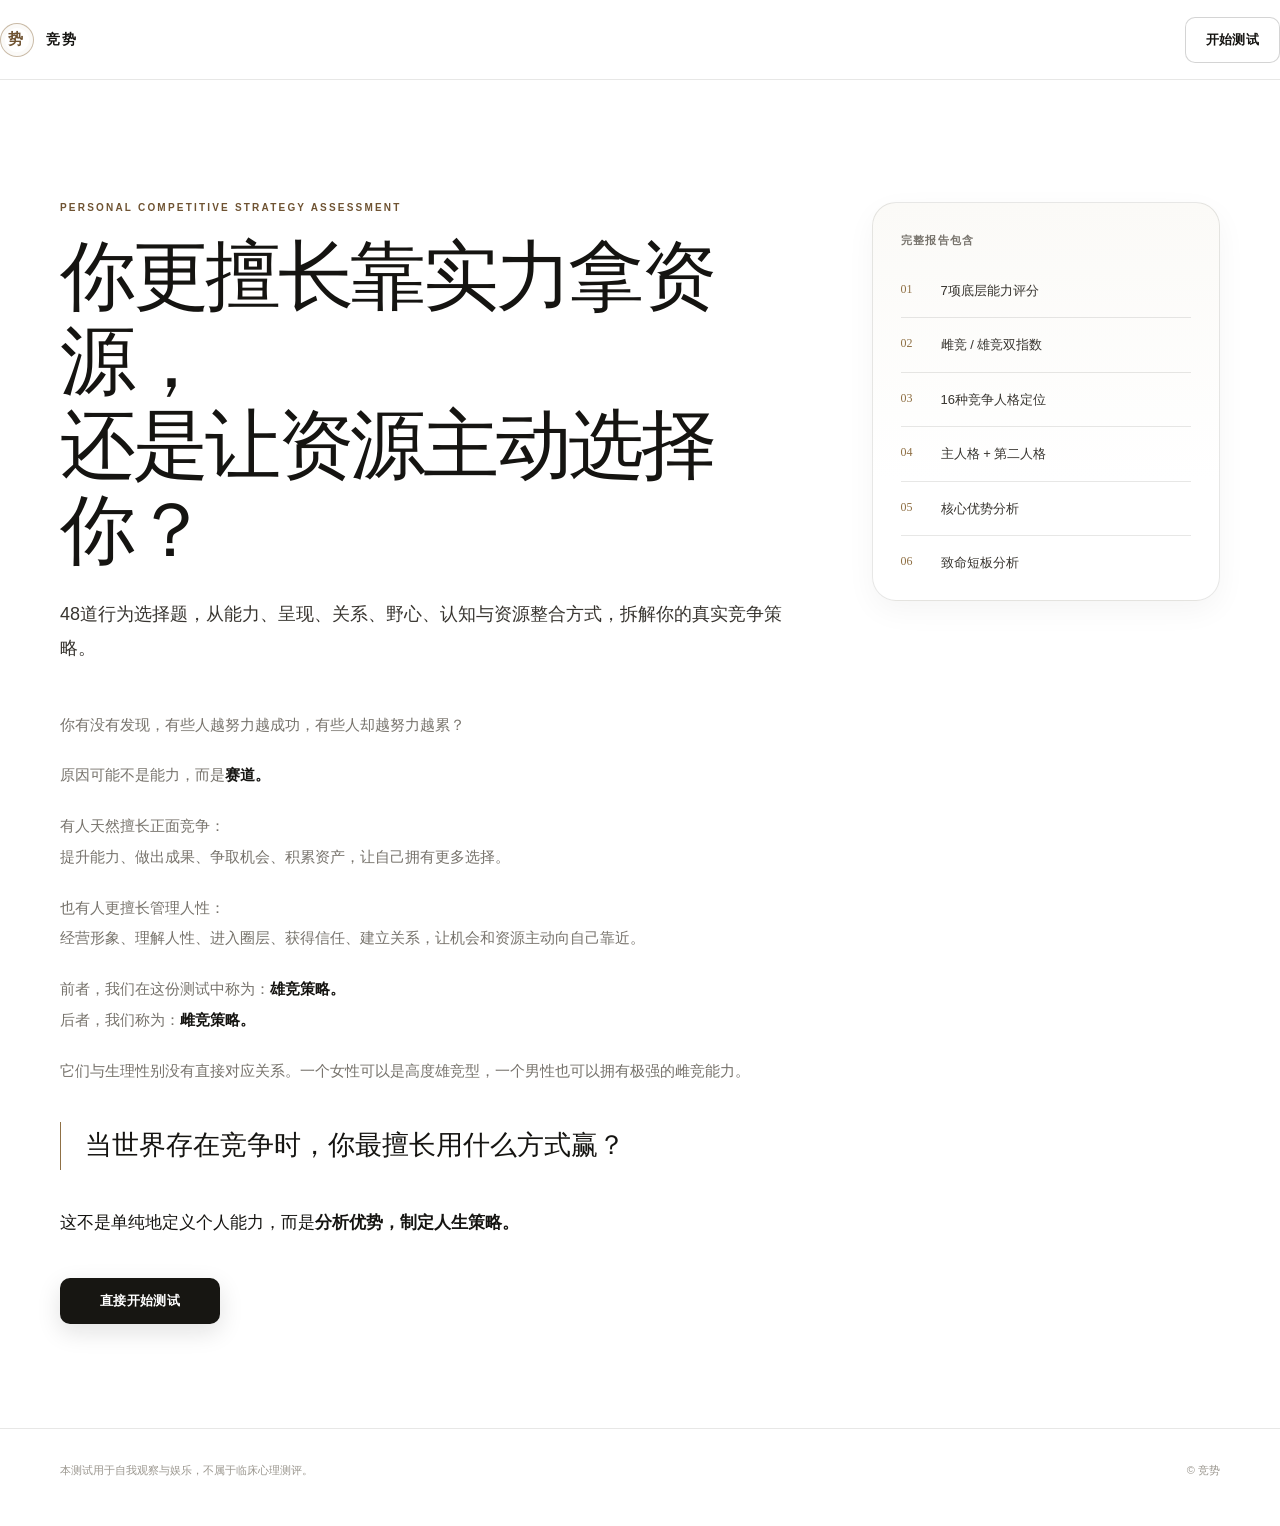
==== commit 326a255e: "Add files via upload" ====
--- a/index.html
+++ b/index.html
@@ -4,7 +4,7 @@
   <meta charset="utf-8">
   <meta name="viewport" content="width=device-width,initial-scale=1">
   <title>竞势｜个人竞争策略测试</title>
-  <link rel="stylesheet" href="styles.css?v=9">
+  <link rel="stylesheet" href="styles.css?v=13">
 </head>
 <body>
   <header class="site-header">
@@ -22,13 +22,13 @@
         <div>
           <div class="eyebrow">Personal competitive strategy assessment</div>
           <h1>你更擅长靠实力拿资源，<br>还是让资源主动选择你？</h1>
-          <p class="hero-lead">72道行为选择题，从能力、外形、关系、野心、认知与资源整合方式，拆解你的真实竞争策略。</p>
+          <p class="hero-lead">48道行为选择题，从能力、呈现、关系、野心、认知与资源整合方式，拆解你的真实竞争策略。</p>
 
           <div class="hero-story">
             <p>你有没有发现，有些人越努力越成功，有些人却越努力越累？</p>
             <p>原因可能不是能力，而是<strong>赛道。</strong></p>
 
-            <p>有人天然擅长正面竞争：<br>赚钱、升级、掌握专业壁垒、获得职位、积累资产、控制资源。</p>
+            <p>有人天然擅长正面竞争：<br>提升能力、做出成果、争取机会、积累资产，让自己拥有更多选择。</p>
 
             <p>也有人更擅长管理人性：<br>经营形象、理解人性、进入圈层、获得信任、建立关系，让机会和资源主动向自己靠近。</p>
 
--- a/styles.css
+++ b/styles.css
@@ -296,7 +296,7 @@
 .answer {
   border: 1px solid var(--line);
   border-radius: 13px;
-  background: #fff;
+  background: transparent;
   min-height: 64px;
   padding: 16px 18px;
   color: var(--text-soft);
@@ -305,10 +305,15 @@
   gap: 14px;
   text-align: left;
   line-height: 1.65;
-  transition: transform .18s var(--ease), border-color .18s var(--ease), background .18s var(--ease), box-shadow .18s var(--ease);
-}
-.answer:hover { border-color: rgba(21,20,17,.25); background: #fcfbf8; transform: translateY(-1px); box-shadow: 0 8px 24px rgba(31,27,21,.035); }
-.answer.selected { border-color: rgba(143,112,69,.58); background: var(--accent-soft); color: var(--text); }
+  transition: transform .18s var(--ease), border-color .18s var(--ease), box-shadow .18s var(--ease), color .18s var(--ease);
+}
+.answer:hover { border-color: rgba(21,20,17,.30); background: transparent; transform: translateY(-1px); box-shadow: 0 8px 24px rgba(31,27,21,.028); }
+.answer.selected {
+  border-color: rgba(143,112,69,.72);
+  background: transparent;
+  color: var(--text);
+  box-shadow: inset 3px 0 0 var(--accent-deep);
+}
 .answer-dot {
   width: 21px;
   height: 21px;
@@ -317,7 +322,7 @@
   flex: 0 0 auto;
   display: grid;
   place-items: center;
-  background: #fff;
+  background: transparent;
 }
 .answer.selected .answer-dot { border-color: var(--accent); }
 .answer.selected .answer-dot::after { content: ""; width: 7px; height: 7px; border-radius: 50%; background: var(--accent-deep); animation: pop .18s var(--ease); }
@@ -467,22 +472,79 @@
 .index-card strong { font: 500 28px/1 Georgia, serif; display: block; }
 .index-card span { color: var(--muted); font-size: 12px; margin-top: 4px; display: block; }
 
-.share-card { border: 1px solid var(--line); border-radius: var(--radius-lg); padding: 34px; margin-top: 16px; display: none; background: #fff; }
+.share-card {
+  border: 1px solid var(--line);
+  border-radius: var(--radius-lg);
+  padding: 34px;
+  margin-top: 16px;
+  display: none;
+  background: #fff;
+}
 .share-card.show { display: block; }
+.share-section-head { display: flex; align-items: flex-end; justify-content: space-between; gap: 28px; }
+.share-section-head h3 { font-family: var(--serif); font-size: 30px; font-weight: 520; letter-spacing: -.025em; margin: 6px 0 0; }
+.share-section-head p { max-width: 280px; margin: 0; color: var(--muted); font-size: 12px; line-height: 1.7; text-align: right; }
 .share-preview {
-  width: min(420px,100%);
-  aspect-ratio: 4/5;
-  border: 1px solid var(--line);
-  border-radius: 18px;
-  margin: 22px auto;
-  padding: 30px;
+  width: min(430px,100%);
+  aspect-ratio: 4 / 5;
+  position: relative;
+  margin: 30px auto 6px;
+  padding: 11px;
+  border-radius: 22px;
+  color: #1d1a16;
+  background: #eee9df;
+  border: 1px solid rgba(111,83,50,.24);
+  box-shadow: 0 30px 80px rgba(42,34,24,.12), 0 4px 14px rgba(42,34,24,.05);
+  overflow: hidden;
+}
+.share-preview::before {
+  content: "";
+  position: absolute;
+  inset: 0;
+  background:
+    radial-gradient(circle at 88% 10%, rgba(143,112,69,.12), transparent 25%),
+    linear-gradient(145deg, rgba(255,255,255,.68), rgba(255,255,255,0) 46%);
+  pointer-events: none;
+}
+.share-inner-frame {
+  position: relative;
+  z-index: 1;
+  height: 100%;
+  border: 1px solid rgba(111,83,50,.28);
+  border-radius: 14px;
+  padding: 24px 24px 20px;
   display: flex;
   flex-direction: column;
-  justify-content: space-between;
-  background: linear-gradient(180deg, #fbfaf7, #fff);
-  box-shadow: var(--shadow-sm);
-}
-.share-preview .share-type { font-family: var(--serif); font-size: 46px; letter-spacing: -.03em; }
+  background: rgba(255,253,248,.74);
+  backdrop-filter: blur(3px);
+  -webkit-backdrop-filter: blur(3px);
+}
+.share-card-top { display: flex; align-items: center; justify-content: space-between; gap: 18px; padding-bottom: 18px; border-bottom: 1px solid rgba(111,83,50,.18); }
+.share-brand { display: inline-flex; align-items: center; gap: 8px; letter-spacing: .16em; font-size: 12px; }
+.share-brand span { width: 28px; height: 28px; display: grid; place-items: center; border: 1px solid rgba(111,83,50,.45); border-radius: 50%; font-family: var(--serif); color: var(--accent-deep); background: rgba(255,255,255,.38); }
+.share-brand strong { font-weight: 720; }
+.share-edition { color: #8b8378; font-size: 8px; letter-spacing: .12em; text-align: right; }
+.share-main { padding: 42px 0 22px; }
+.share-overline { color: #8b7961; font-size: 9px; letter-spacing: .17em; font-weight: 700; }
+.share-preview .share-type {
+  font-family: var(--serif);
+  font-size: clamp(42px, 8vw, 52px);
+  line-height: 1.1;
+  letter-spacing: -.04em;
+  margin-top: 12px;
+}
+.share-track { display: inline-flex; margin-top: 12px; padding: 5px 9px; border: 1px solid rgba(111,83,50,.22); border-radius: 999px; color: #775d3d; font-size: 9px; letter-spacing: .08em; background: rgba(255,255,255,.28); }
+.share-line { margin: 20px 0 0; color: #5c554b; font-size: 12px; line-height: 1.85; max-width: 94%; }
+.share-strengths { display: flex; flex-wrap: wrap; gap: 7px; margin-top: 18px; }
+.share-strengths span { padding: 6px 9px; border-bottom: 1px solid rgba(111,83,50,.28); color: #655c51; font-size: 9px; letter-spacing: .03em; }
+.share-score-panel { margin-top: auto; padding-top: 18px; border-top: 1px solid rgba(111,83,50,.18); display: grid; gap: 14px; }
+.share-score-row { display: grid; gap: 7px; }
+.share-score-label { display: flex; justify-content: space-between; align-items: baseline; color: #6c6459; font-size: 10px; }
+.share-score-label strong { color: #2a251f; font: 500 20px/1 Georgia, serif; }
+.share-mini-track { height: 3px; background: rgba(111,83,50,.12); overflow: hidden; }
+.share-mini-track i { display: block; width: 0; height: 100%; background: #80613e; transition: width .8s var(--ease); }
+.share-footer { display: flex; align-items: center; justify-content: space-between; gap: 18px; margin-top: 18px; padding-top: 14px; border-top: 1px solid rgba(111,83,50,.18); color: #8a8176; font-size: 8px; letter-spacing: .08em; }
+.share-footer span:last-child { text-align: right; }
 .reveal { opacity: 0; transform: translateY(12px); transition: .58s var(--ease); }
 .reveal.on { opacity: 1; transform: none; }
 
@@ -536,6 +598,14 @@
   .question-meta { margin-bottom: 16px; }
   .question-title { font-size: 29px; line-height: 1.5; margin-bottom: 28px; }
   .answer { min-height: 60px; padding: 14px 15px; font-size: 14px; }
+  .share-card { padding: 22px 14px; }
+  .share-section-head { align-items: flex-start; flex-direction: column; gap: 8px; }
+  .share-section-head p { text-align: left; }
+  .share-preview { width: min(390px,100%); margin-top: 22px; }
+  .share-inner-frame { padding: 20px 19px 17px; }
+  .share-main { padding-top: 32px; }
+  .share-preview .share-type { font-size: 42px; }
+  .share-line { font-size: 11px; }
   .quiz-nav { margin-top: 24px; }
 
   .result-wrap { padding-top: 44px; }
@@ -556,3 +626,190 @@
 @media (prefers-reduced-motion: reduce) {
   * { animation: none !important; transition: none !important; scroll-behavior: auto !important; }
 }
+
+/* Result v12 — visual-first report */
+.result-v12 { max-width: 1180px; }
+.result-overview {
+  display: grid;
+  grid-template-columns: minmax(0,1.2fr) minmax(360px,.8fr);
+  gap: 64px;
+  align-items: stretch;
+  padding: 18px 0 42px;
+  border-bottom: 1px solid var(--line);
+}
+.overview-main { padding: 18px 0 4px; }
+.result-v12 .result-title { margin-bottom: 14px; }
+.overview-core {
+  max-width: 720px;
+  margin: 22px 0 0;
+  color: #514d47;
+  font-size: 14px;
+  line-height: 1.9;
+}
+.axis-panel {
+  border: 1px solid var(--line);
+  border-radius: 22px;
+  padding: 26px;
+  background: #fcfbf8;
+  display: flex;
+  flex-direction: column;
+  justify-content: center;
+  gap: 21px;
+}
+.axis-head { display: flex; justify-content: space-between; gap: 20px; align-items: baseline; padding-bottom: 18px; border-bottom: 1px solid var(--line); }
+.axis-head span { color: var(--muted-2); font-size: 10px; letter-spacing: .12em; text-transform: uppercase; }
+.axis-head strong { font-size: 12px; font-weight: 700; color: var(--text); }
+.axis-item { display: grid; gap: 8px; }
+.axis-label { display: flex; justify-content: space-between; align-items: baseline; gap: 12px; color: #5d5851; font-size: 11px; }
+.axis-label strong { color: var(--accent-deep); font: 500 28px/1 Georgia, serif; }
+.axis-track { height: 5px; overflow: hidden; background: #ece8e0; border-radius: 99px; }
+.axis-track i { display: block; height: 100%; width: 0; background: var(--accent-deep); transition: width .8s var(--ease); }
+.axis-summary { margin: 1px 0 0 !important; color: #6b665f !important; font-size: 11px; line-height: 1.75 !important; }
+
+.quick-read {
+  display: grid;
+  grid-template-columns: repeat(3,1fr);
+  margin: 18px 0 0;
+  border: 1px solid var(--line);
+  border-radius: 18px;
+  overflow: hidden;
+  background: #fff;
+}
+.quick-read article { padding: 22px 24px 20px; min-height: 138px; }
+.quick-read article + article { border-left: 1px solid var(--line); }
+.quick-read span { display: block; color: var(--muted-2); font-size: 10px; letter-spacing: .07em; margin-bottom: 10px; }
+.quick-read strong { display: block; font-family: var(--serif); font-size: 24px; font-weight: 520; letter-spacing: -.02em; }
+.quick-read p { margin: 9px 0 0; color: var(--muted); font-size: 11px; line-height: 1.7; }
+
+.result-section { padding: 38px 40px; margin-top: 18px; }
+.section-heading-row { display: flex; justify-content: space-between; align-items: flex-end; gap: 36px; margin-bottom: 28px; }
+.section-heading-row h2 { margin-bottom: 8px; }
+.section-heading-row .section-intro { max-width: 760px; }
+.legend-note { flex: 0 0 auto; color: var(--muted-2); font-size: 10px; white-space: nowrap; }
+.legend-note span { color: var(--accent-deep); font: 500 18px/1 Georgia, serif; margin-right: 5px; }
+
+.ability-layout { display: grid; grid-template-columns: 330px minmax(0,1fr); gap: 46px; align-items: start; }
+.radar-panel { position: sticky; top: 28px; padding: 8px 0 0; }
+.result-v12 #radar { width: 100%; aspect-ratio: 1; display: block; }
+.radar-caption { display: flex; justify-content: space-between; gap: 12px; border-top: 1px solid var(--line); padding-top: 13px; color: var(--muted); font-size: 10px; }
+.dimension-visual-list { border-top: 1px solid var(--line); }
+.dimension-visual-row { padding: 17px 0 16px; border-bottom: 1px solid var(--line); }
+.dimension-visual-head { display: flex; justify-content: space-between; gap: 22px; align-items: flex-start; }
+.dimension-visual-head > div:first-child { min-width: 0; }
+.dimension-visual-head strong { display: block; font-size: 13px; margin-bottom: 4px; }
+.dimension-visual-head span { display: block; color: var(--muted); font-size: 10px; line-height: 1.6; }
+.dimension-score { display: flex; align-items: baseline; gap: 8px; flex: 0 0 auto; }
+.dimension-score b { color: var(--accent-deep); font: 500 27px/1 Georgia, serif; }
+.dimension-score em { color: var(--muted-2); font-size: 9px; font-style: normal; }
+.visual-meter { height: 4px; background: #efede8; border-radius: 99px; overflow: hidden; margin-top: 10px; }
+.visual-meter i { display: block; width: 0; height: 100%; background: var(--accent-deep); transition: width .85s var(--ease); }
+.dimension-visual-row p { margin-top: 9px !important; font-size: 10px; line-height: 1.65 !important; color: #777168 !important; }
+
+.strategy-visual-grid { display: grid; grid-template-columns: repeat(5,1fr); gap: 10px; }
+.strategy-visual-card { border: 1px solid var(--line); border-radius: 15px; padding: 18px; min-height: 168px; background: #fff; display: flex; flex-direction: column; }
+.strategy-visual-top { display: flex; justify-content: space-between; gap: 8px; align-items: start; }
+.strategy-visual-top span { color: var(--text-soft); font-size: 12px; font-weight: 700; }
+.strategy-visual-top strong { color: var(--accent-deep); font: 500 29px/1 Georgia, serif; }
+.strategy-level { margin-top: 8px; color: var(--muted-2); font-size: 9px; }
+.strategy-visual-card p { margin: 13px 0 17px !important; color: #68635c !important; font-size: 10px; line-height: 1.7 !important; }
+.strategy-meter { height: 3px; margin-top: auto; background: #efede8; overflow: hidden; border-radius: 99px; }
+.strategy-meter i { display: block; height: 100%; width: 0; background: var(--accent-deep); transition: width .85s var(--ease); }
+
+.insight-card-grid { display: grid; grid-template-columns: repeat(3,1fr); gap: 12px; margin-top: 24px; }
+.insight-card { position: relative; border: 1px solid var(--line); border-radius: 16px; padding: 22px; background: #fff; min-height: 236px; display: flex; flex-direction: column; }
+.insight-number { color: #a89b8a; font: 500 12px/1 Georgia, serif; margin-bottom: 32px; }
+.insight-title-row { display: flex; justify-content: space-between; align-items: baseline; gap: 14px; }
+.insight-title-row h3 { margin: 0; font-family: var(--serif); font-size: 23px; font-weight: 520; letter-spacing: -.02em; }
+.insight-title-row strong { color: var(--accent-deep); font: 500 26px/1 Georgia, serif; }
+.insight-card > p { margin: 13px 0 20px !important; color: #615c55 !important; font-size: 11px; line-height: 1.8 !important; }
+.insight-action { margin-top: auto; padding-top: 14px; border-top: 1px solid var(--line); color: #5c574f; font-size: 10px; line-height: 1.7; }
+.insight-action span { display: block; color: var(--muted-2); font-size: 9px; letter-spacing: .06em; margin-bottom: 5px; }
+.watch-card { background: #fcfbf9; }
+.watch-card .insight-title-row strong { color: #6e6860; }
+
+.environment-grid { display: grid; grid-template-columns: 1fr 1fr; gap: 12px; margin-top: 24px; }
+.environment-panel { border: 1px solid var(--line); border-radius: 16px; padding: 24px 25px; }
+.fit-panel { background: #fcfbf8; }
+.avoid-panel { background: #fff; }
+.environment-title { display: grid; gap: 7px; margin-bottom: 19px; }
+.environment-title span { color: var(--accent-deep); font-size: 9px; letter-spacing: .08em; }
+.environment-title strong { font-size: 13px; }
+.environment-panel ul { list-style: none; padding: 0; margin: 0; display: grid; gap: 12px; }
+.environment-panel li { position: relative; padding-left: 17px; color: #5f5a53; font-size: 11px; line-height: 1.7; }
+.environment-panel li::before { content: ''; position: absolute; left: 0; top: .72em; width: 5px; height: 5px; border: 1px solid var(--accent); border-radius: 50%; }
+.avoid-panel li::before { border-color: #aaa39a; }
+
+.career-topline { display: grid; grid-template-columns: 1.05fr .95fr; gap: 54px; align-items: start; }
+.career-topline h2 { margin-bottom: 10px; }
+.role-chips { display: flex; flex-wrap: wrap; gap: 8px; align-content: flex-start; padding-top: 4px; }
+.role-chips span { border: 1px solid var(--line); border-radius: 999px; padding: 8px 11px; color: #565149; font-size: 10px; background: #fff; }
+.career-callout { display: grid; grid-template-columns: 100px 1fr; gap: 24px; margin-top: 28px; padding: 20px 0 4px; border-top: 1px solid var(--line); }
+.career-callout span { color: var(--muted-2); font-size: 10px; letter-spacing: .06em; }
+.career-callout p { color: #57524b !important; font-size: 11px; line-height: 1.8 !important; }
+
+.asset-visual-list { margin-top: 24px; border-top: 1px solid var(--line); }
+.asset-visual-item { display: grid; grid-template-columns: 54px 180px 1fr; align-items: start; gap: 20px; padding: 19px 0; border-bottom: 1px solid var(--line); }
+.asset-rank { color: #a49480; font: 500 13px/1.4 Georgia, serif; padding-top: 3px; }
+.asset-body { display: contents; }
+.asset-body h3 { margin: 0; font-family: var(--serif); font-size: 20px; font-weight: 520; letter-spacing: -.02em; }
+.asset-body p { margin: 0 !important; color: #5f5a53 !important; font-size: 11px; line-height: 1.7 !important; }
+.asset-body small { grid-column: 3; display: block; margin-top: -8px; color: #898279; font-size: 9px; line-height: 1.65; }
+
+.action-timeline { display: grid; grid-template-columns: repeat(3,1fr); gap: 0; margin-top: 26px; border-top: 1px solid var(--line); border-bottom: 1px solid var(--line); }
+.action-step { position: relative; display: grid; grid-template-columns: 34px 1fr; gap: 13px; padding: 25px 24px 25px 0; }
+.action-step + .action-step { padding-left: 24px; border-left: 1px solid var(--line); }
+.action-dot { width: 28px; height: 28px; border: 1px solid var(--line-strong); border-radius: 50%; display: grid; place-items: center; color: var(--accent-deep); font: 500 11px/1 Georgia, serif; }
+.action-step small { color: var(--muted-2); font-size: 9px; letter-spacing: .05em; }
+.action-step h3 { margin: 7px 0 9px; font-family: var(--serif); font-size: 19px; font-weight: 520; letter-spacing: -.02em; }
+.action-step p { color: #5e5952 !important; font-size: 10px; line-height: 1.75 !important; }
+
+@media (max-width: 1040px) {
+  .result-overview { grid-template-columns: 1fr; gap: 30px; }
+  .axis-panel { max-width: none; }
+  .strategy-visual-grid { grid-template-columns: repeat(3,1fr); }
+  .ability-layout { grid-template-columns: 290px 1fr; gap: 34px; }
+}
+
+@media (max-width: 840px) {
+  .quick-read { grid-template-columns: 1fr; }
+  .quick-read article + article { border-left: 0; border-top: 1px solid var(--line); }
+  .quick-read article { min-height: 0; }
+  .ability-layout { grid-template-columns: 1fr; }
+  .radar-panel { position: static; max-width: 360px; margin: 0 auto; width: 100%; }
+  .strategy-visual-grid { grid-template-columns: 1fr 1fr; }
+  .insight-card-grid { grid-template-columns: 1fr; }
+  .insight-card { min-height: 0; }
+  .environment-grid, .career-topline { grid-template-columns: 1fr; }
+  .career-topline { gap: 24px; }
+  .asset-visual-item { grid-template-columns: 42px 150px 1fr; }
+  .action-timeline { grid-template-columns: 1fr; }
+  .action-step, .action-step + .action-step { padding: 22px 0; border-left: 0; }
+  .action-step + .action-step { border-top: 1px solid var(--line); }
+}
+
+@media (max-width: 580px) {
+  .result-v12 { padding-top: 38px; }
+  .result-overview { padding-top: 0; gap: 22px; }
+  .overview-main { padding-top: 0; }
+  .result-v12 .result-title { font-size: 50px; }
+  .result-v12 .result-tagline { font-size: 14px; line-height: 1.75; }
+  .overview-core { font-size: 12px; line-height: 1.8; margin-top: 18px; }
+  .axis-panel { padding: 21px 18px; border-radius: 17px; }
+  .axis-label strong { font-size: 24px; }
+  .result-section { padding: 24px 20px !important; border-radius: 18px; }
+  .section-heading-row { display: block; margin-bottom: 22px; }
+  .legend-note { margin-top: 13px; }
+  .strategy-visual-grid { grid-template-columns: 1fr; }
+  .strategy-visual-card { min-height: 0; }
+  .insight-number { margin-bottom: 22px; }
+  .environment-panel { padding: 21px 19px; }
+  .career-callout { grid-template-columns: 1fr; gap: 8px; }
+  .asset-visual-item { grid-template-columns: 34px 1fr; gap: 12px; padding: 18px 0; }
+  .asset-body { display: block; }
+  .asset-body h3 { font-size: 19px; margin-bottom: 7px; }
+  .asset-body p { margin-bottom: 7px !important; }
+  .asset-body small { margin-top: 0; }
+  .action-step { grid-template-columns: 31px 1fr; gap: 11px; }
+}
+
+.secondary-note { margin: 13px 0 0 !important; color: #807970 !important; font-size: 10px; line-height: 1.7 !important; }
